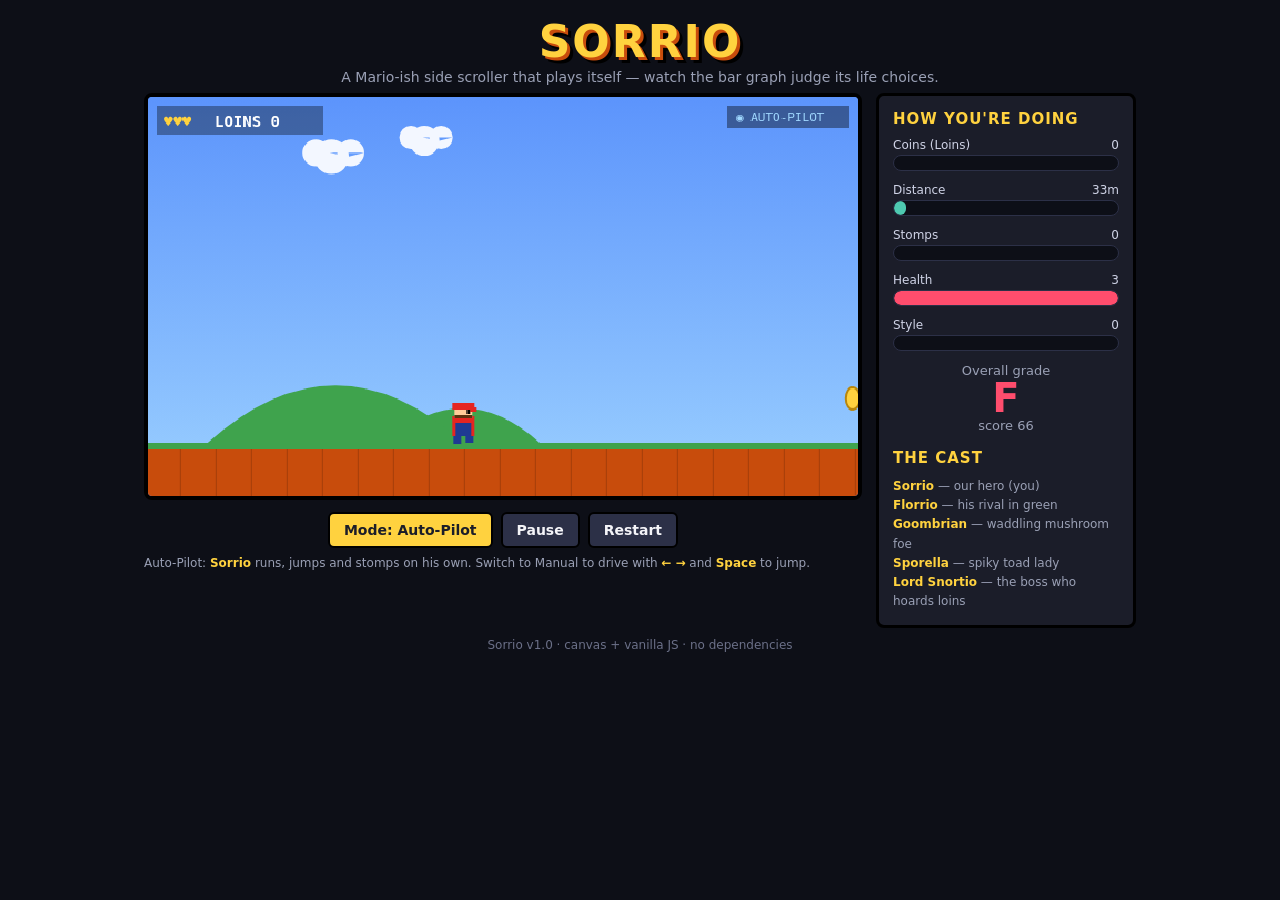
==== Sorrio/index.html @ 98240817 "Add Sorrio: a self-playing Mario-ish side scroller with bar-graph scoring A web-based canvas side sc" ====
<!DOCTYPE html>
<html lang="en">
<head>
<meta charset="UTF-8">
<meta name="viewport" content="width=device-width, initial-scale=1.0">
<title>Sorrio — the self-playing side scroller</title>
<style>
  :root {
    --sky: #5c94fc;
    --ground: #c84c0c;
    --panel: #1b1d29;
    --ink: #f4f4f8;
  }
  * { box-sizing: border-box; }
  html, body {
    margin: 0; padding: 0;
    background: #0d0f17;
    color: var(--ink);
    font-family: "Trebuchet MS", "Segoe UI", system-ui, sans-serif;
  }
  .wrap {
    max-width: 1024px;
    margin: 0 auto;
    padding: 16px;
  }
  header { text-align: center; margin-bottom: 8px; }
  h1 {
    margin: 0;
    font-size: 44px;
    letter-spacing: 2px;
    color: #ffd23f;
    text-shadow: 3px 3px 0 #c84c0c, 6px 6px 0 #000;
  }
  .tag { color: #9aa0b5; font-size: 14px; margin-top: 2px; }
  .stage {
    display: grid;
    grid-template-columns: 1fr 260px;
    gap: 14px;
    align-items: start;
  }
  @media (max-width: 880px) {
    .stage { grid-template-columns: 1fr; }
  }
  canvas {
    width: 100%;
    background: var(--sky);
    border: 4px solid #000;
    border-radius: 8px;
    image-rendering: pixelated;
    display: block;
  }
  .panel {
    background: var(--panel);
    border: 3px solid #000;
    border-radius: 8px;
    padding: 14px;
  }
  .panel h2 {
    margin: 0 0 10px;
    font-size: 15px;
    text-transform: uppercase;
    letter-spacing: 1px;
    color: #ffd23f;
  }
  .bar-row { margin-bottom: 12px; }
  .bar-label {
    display: flex; justify-content: space-between;
    font-size: 12px; margin-bottom: 3px; color: #cfd3e6;
  }
  .bar-track {
    height: 16px;
    background: #0d0f17;
    border-radius: 8px;
    overflow: hidden;
    border: 1px solid #2c3047;
  }
  .bar-fill {
    height: 100%;
    width: 0%;
    border-radius: 8px;
    transition: width .25s ease, background .25s ease;
  }
  .grade {
    text-align: center;
    margin-top: 8px;
    font-size: 13px;
    color: #9aa0b5;
  }
  .grade b { font-size: 40px; display: block; color: #ffd23f; line-height: 1; }
  .controls {
    display: flex; gap: 8px; flex-wrap: wrap;
    justify-content: center; margin: 12px 0 6px;
  }
  button {
    background: #ffd23f; color: #1b1d29;
    border: 2px solid #000; border-radius: 6px;
    padding: 8px 14px; font-weight: bold; cursor: pointer;
    font-family: inherit; font-size: 14px;
  }
  button.alt { background: #2c3047; color: var(--ink); }
  button:active { transform: translateY(1px); }
  .legend { font-size: 12px; color: #9aa0b5; line-height: 1.6; }
  .legend b { color: #ffd23f; }
  footer { text-align: center; margin-top: 10px; color: #6b7088; font-size: 12px; }
</style>
</head>
<body>
<div class="wrap">
  <header>
    <h1>SORRIO</h1>
    <div class="tag">A Mario-ish side scroller that plays itself — watch the bar graph judge its life choices.</div>
  </header>

  <div class="stage">
    <div>
      <canvas id="game" width="640" height="360"></canvas>
      <div class="controls">
        <button id="modeBtn">Mode: Auto-Pilot</button>
        <button id="pauseBtn" class="alt">Pause</button>
        <button id="resetBtn" class="alt">Restart</button>
      </div>
      <div class="legend" id="hint">
        Auto-Pilot: <b>Sorrio</b> runs, jumps and stomps on his own. Switch to Manual to drive
        with <b>←</b> <b>→</b> and <b>Space</b> to jump.
      </div>
    </div>

    <div class="panel">
      <h2>How you're doing</h2>
      <div class="bar-row">
        <div class="bar-label"><span>Coins (Loins)</span><span id="v-coins">0</span></div>
        <div class="bar-track"><div class="bar-fill" id="b-coins" style="background:#ffd23f"></div></div>
      </div>
      <div class="bar-row">
        <div class="bar-label"><span>Distance</span><span id="v-dist">0m</span></div>
        <div class="bar-track"><div class="bar-fill" id="b-dist" style="background:#4ec9b0"></div></div>
      </div>
      <div class="bar-row">
        <div class="bar-label"><span>Stomps</span><span id="v-stomp">0</span></div>
        <div class="bar-track"><div class="bar-fill" id="b-stomp" style="background:#ff7b54"></div></div>
      </div>
      <div class="bar-row">
        <div class="bar-label"><span>Health</span><span id="v-hp">3</span></div>
        <div class="bar-track"><div class="bar-fill" id="b-hp" style="background:#ff4d6d"></div></div>
      </div>
      <div class="bar-row">
        <div class="bar-label"><span>Style</span><span id="v-style">0</span></div>
        <div class="bar-track"><div class="bar-fill" id="b-style" style="background:#a0d8ff"></div></div>
      </div>
      <div class="grade">
        Overall grade
        <b id="grade">C</b>
        <span id="score">score 0</span>
      </div>

      <h2 style="margin-top:16px">The Cast</h2>
      <div class="legend">
        <b>Sorrio</b> — our hero (you)<br>
        <b>Florrio</b> — his rival in green<br>
        <b>Goombrian</b> — waddling mushroom foe<br>
        <b>Sporella</b> — spiky toad lady<br>
        <b>Lord Snortio</b> — the boss who hoards loins
      </div>
    </div>
  </div>

  <footer>Sorrio v1.0 · canvas + vanilla JS · no dependencies</footer>
</div>

<script src="sorrio.js"></script>
</body>
</html>
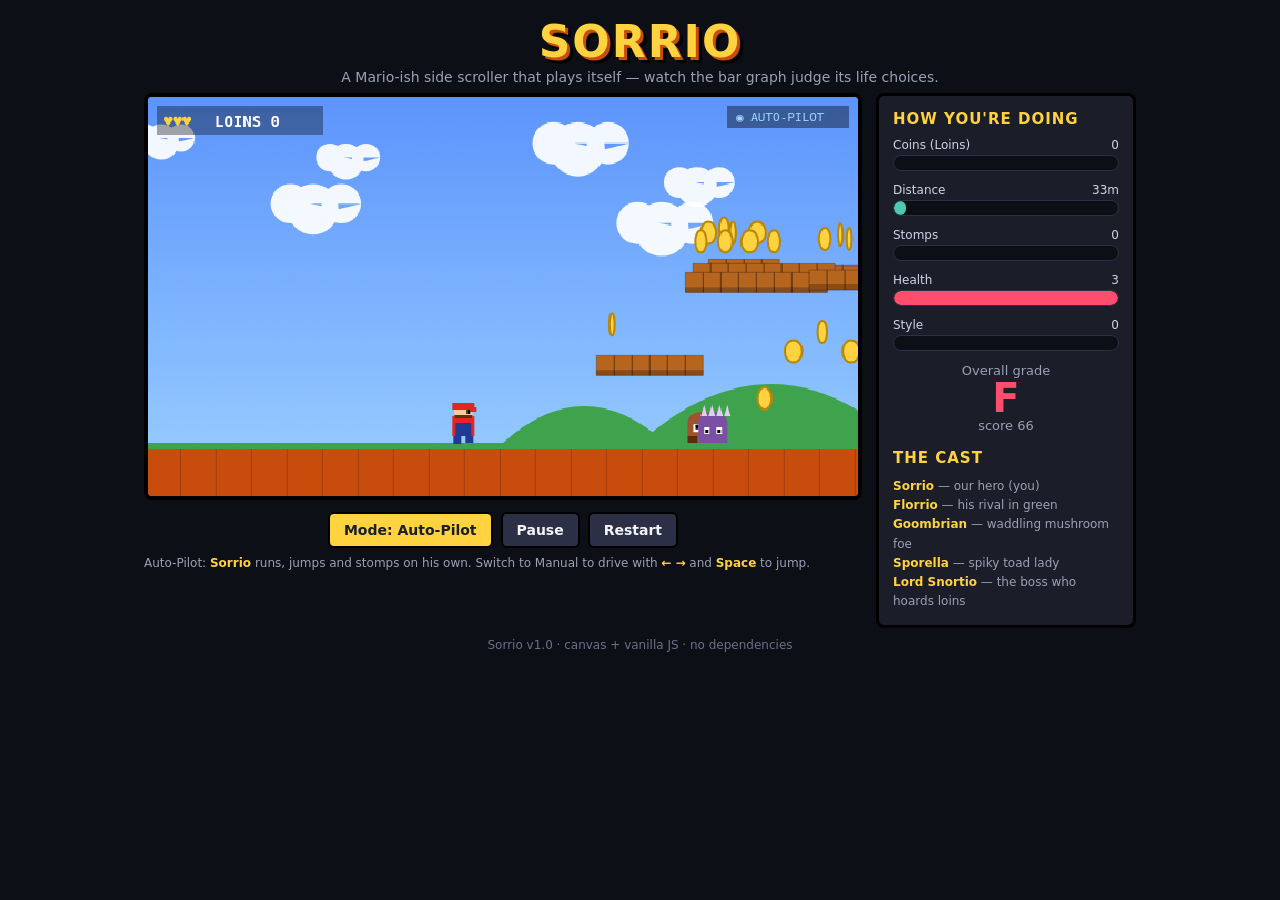
==== commit f0f5b116: "Make Sorrio a single self-contained file with touch controls for phones - Inline sorrio.js into inde" ====
--- a/Sorrio/index.html
+++ b/Sorrio/index.html
@@ -102,6 +102,17 @@
   .legend { font-size: 12px; color: #9aa0b5; line-height: 1.6; }
   .legend b { color: #ffd23f; }
   footer { text-align: center; margin-top: 10px; color: #6b7088; font-size: 12px; }
+  /* on-screen controls for touch devices */
+  .touchpad { display: none; gap: 10px; justify-content: center; margin: 4px 0 2px; }
+  .touchpad.show { display: flex; }
+  .tbtn {
+    flex: 1; max-width: 110px; padding: 16px 0;
+    font-size: 20px; background: #2c3047; color: var(--ink);
+    border: 2px solid #000; border-radius: 10px; touch-action: manipulation;
+    user-select: none; -webkit-user-select: none;
+  }
+  .tbtn.jump { background: #e52521; color: #fff; font-size: 16px; }
+  .tbtn:active { transform: translateY(2px); filter: brightness(1.2); }
 </style>
 </head>
 <body>
@@ -118,6 +129,11 @@
         <button id="modeBtn">Mode: Auto-Pilot</button>
         <button id="pauseBtn" class="alt">Pause</button>
         <button id="resetBtn" class="alt">Restart</button>
+      </div>
+      <div class="touchpad" id="touchpad">
+        <button class="tbtn" id="t-left" aria-label="Left">◀</button>
+        <button class="tbtn" id="t-right" aria-label="Right">▶</button>
+        <button class="tbtn jump" id="t-jump" aria-label="Jump">JUMP</button>
       </div>
       <div class="legend" id="hint">
         Auto-Pilot: <b>Sorrio</b> runs, jumps and stomps on his own. Switch to Manual to drive
@@ -167,6 +183,807 @@
   <footer>Sorrio v1.0 · canvas + vanilla JS · no dependencies</footer>
 </div>
 
-<script src="sorrio.js"></script>
+<script>
+/* =========================================================================
+   SORRIO — a self-playing Mario-ish side scroller.
+   Everyone's name rhymes, and a bar graph grades how the run is going.
+   Pure canvas + vanilla JS, no dependencies.
+   ========================================================================= */
+
+(() => {
+  "use strict";
+
+  const canvas = document.getElementById("game");
+  const ctx = canvas.getContext("2d");
+  const W = canvas.width;   // 640
+  const H = canvas.height;  // 360
+  const GROUND_Y = H - 48;  // top of the ground band
+
+  // ---- physics constants ----
+  const GRAVITY = 0.6;
+  const MOVE = 0.55;
+  const FRICTION = 0.82;
+  const MAX_SPEED = 4.2;
+  const JUMP_V = -11.5;
+  const TILE = 32;
+
+  // ---- world / level ----
+  // The level is generated as a long ribbon. Platforms, coins ("loins"),
+  // enemies and the boss live in world-space; the camera follows Sorrio.
+  let level, player, camX, keys, mode, paused, gameOver, won, tick;
+
+  // performance metrics that drive the bar graph
+  let metrics;
+
+  function rng(seed) {
+    // tiny deterministic PRNG so each restart is a fresh but fair level
+    let s = seed >>> 0;
+    return () => {
+      s = (s * 1664525 + 1013904223) >>> 0;
+      return s / 4294967296;
+    };
+  }
+
+  function buildLevel() {
+    const rand = rng((Math.random() * 1e9) | 0);
+    const length = 6400; // world width in px
+    const platforms = [];
+    const coins = [];
+    const enemies = [];
+    const clouds = [];
+    const hills = [];
+
+    // ground is implicit (a floor across the whole level), with gaps
+    const gaps = [];
+    let x = 700;
+    while (x < length - 700) {
+      if (rand() < 0.5) {
+        const gw = 60 + rand() * 70;
+        gaps.push([x, x + gw]);
+        x += gw + 280 + rand() * 220;
+      } else {
+        x += 320 + rand() * 220;
+      }
+    }
+
+    // floating platforms with coins on them
+    for (let i = 0; i < 26; i++) {
+      const px = 360 + rand() * (length - 800);
+      const py = GROUND_Y - (70 + rand() * 130);
+      const pw = TILE * (2 + ((rand() * 3) | 0));
+      platforms.push({ x: px, y: py, w: pw, h: 18 });
+      const nCoins = 1 + ((rand() * 4) | 0);
+      for (let c = 0; c < nCoins; c++) {
+        coins.push({ x: px + 14 + c * 22, y: py - 28, taken: false, t: rand() * 6 });
+      }
+    }
+
+    // ground-level coin arcs
+    for (let i = 0; i < 18; i++) {
+      const cx = 500 + rand() * (length - 900);
+      for (let c = 0; c < 5; c++) {
+        const cy = GROUND_Y - 40 - Math.sin((c / 4) * Math.PI) * 60;
+        coins.push({ x: cx + c * 26, y: cy, taken: false, t: rand() * 6 });
+      }
+    }
+
+    // enemies: Goombrian (walker) and Sporella (spiky, must be jumped over)
+    for (let i = 0; i < 22; i++) {
+      const ex = 600 + rand() * (length - 1200);
+      const spiky = rand() < 0.32;
+      enemies.push({
+        x: ex, y: GROUND_Y - 28, w: 26, h: 28,
+        vx: -(0.6 + rand() * 0.7),
+        kind: spiky ? "sporella" : "goombrian",
+        alive: true, squashT: 0, spiky,
+        baseX: ex, range: 60 + rand() * 60, dir: -1,
+      });
+    }
+
+    // Florrio — the green rival, a non-lethal racer who jogs ahead
+    enemies.push({
+      x: 900, y: GROUND_Y - 30, w: 24, h: 30,
+      vx: 0, kind: "florrio", alive: true, squashT: 0, spiky: false,
+      rival: true,
+    });
+
+    // Lord Snortio — the boss, near the end, guarding a pile of loins
+    const bossX = length - 360;
+    enemies.push({
+      x: bossX, y: GROUND_Y - 56, w: 52, h: 56,
+      vx: 0, kind: "snortio", alive: true, hp: 3, squashT: 0,
+      spiky: false, boss: true, baseX: bossX, t: 0,
+    });
+    for (let c = 0; c < 12; c++) {
+      coins.push({ x: bossX - 120 + (c % 6) * 24, y: GROUND_Y - 40 - ((c / 6) | 0) * 26, taken: false, t: c });
+    }
+
+    // background decals
+    for (let i = 0; i < 40; i++) {
+      clouds.push({ x: rand() * length, y: 30 + rand() * 120, s: 0.6 + rand() * 0.8 });
+    }
+    for (let i = 0; i < 30; i++) {
+      hills.push({ x: rand() * length, w: 120 + rand() * 160 });
+    }
+
+    const flag = { x: length - 90, y: GROUND_Y };
+
+    return { length, platforms, coins, enemies, gaps, clouds, hills, flag,
+             totalCoins: coins.length };
+  }
+
+  function reset() {
+    level = buildLevel();
+    player = {
+      x: 80, y: GROUND_Y - 36, w: 24, h: 36,
+      vx: 0, vy: 0, onGround: false, face: 1,
+      hp: 3, invuln: 0, dead: false, walkT: 0,
+    };
+    camX = 0;
+    keys = {};
+    paused = false;
+    gameOver = false;
+    won = false;
+    tick = 0;
+    metrics = { coins: 0, stomps: 0, dist: 0, style: 0, score: 0 };
+  }
+
+  // ---------------------------------------------------------------- input
+  window.addEventListener("keydown", (e) => {
+    if (["ArrowLeft", "ArrowRight", "ArrowUp", " ", "Space"].includes(e.key)) e.preventDefault();
+    keys[e.key] = true;
+  });
+  window.addEventListener("keyup", (e) => { keys[e.key] = false; });
+
+  // ---------------------------------------------------------- auto-pilot AI
+  // Sorrio's brain: look ahead for gaps and enemies, grab coins, beat the boss.
+  function autoPilot() {
+    const intent = { left: false, right: true, jump: false };
+    const px = player.x, py = player.y;
+
+    // always drift right toward the flag
+    intent.right = true;
+
+    // 1) gap avoidance — is there a gap just ahead at the landing zone?
+    const lookX = px + 70;
+    let gapAhead = null;
+    for (const g of level.gaps) {
+      if (lookX > g[0] - 10 && px < g[1]) { gapAhead = g; break; }
+    }
+    if (gapAhead && player.onGround) {
+      // jump if close to the near edge
+      if (px + player.w > gapAhead[0] - 60) intent.jump = true;
+    }
+
+    // 2) enemy handling
+    for (const en of level.enemies) {
+      if (!en.alive || en.rival) continue;
+      const dx = en.x - px;
+      if (dx > -20 && dx < 90 && Math.abs(en.y - py) < 80) {
+        if (en.spiky || en.boss) {
+          // must clear it from above or hop over — jump early
+          if (player.onGround && dx < 70) intent.jump = true;
+        } else {
+          // goombrian: stomp it — jump when right on top-ish
+          if (player.onGround && dx < 50 && dx > 6) intent.jump = true;
+        }
+      }
+    }
+
+    // 3) coin temptation — small hop for a coin floating just above reach
+    for (const c of level.coins) {
+      if (c.taken) continue;
+      const dx = c.x - px, dy = py - c.y;
+      if (dx > 5 && dx < 55 && dy > 30 && dy < 90 && player.onGround && Math.random() < 0.25) {
+        intent.jump = true; break;
+      }
+    }
+
+    // 4) climb onto platforms that sit just ahead and above
+    for (const pf of level.platforms) {
+      const dx = pf.x - px;
+      if (dx > -10 && dx < 60 && py - pf.y > 10 && py - pf.y < 110 && player.onGround) {
+        if (Math.random() < 0.4) intent.jump = true;
+      }
+    }
+
+    keys.ArrowRight = intent.right;
+    keys.ArrowLeft = intent.left;
+    keys[" "] = intent.jump;
+  }
+
+  // --------------------------------------------------------------- physics
+  function rectsOverlap(a, b) {
+    return a.x < b.x + b.w && a.x + a.w > b.x && a.y < b.y + b.h && a.y + a.h > b.y;
+  }
+
+  function inGap(x) {
+    for (const g of level.gaps) if (x > g[0] && x < g[1]) return true;
+    return false;
+  }
+
+  function update() {
+    tick++;
+    if (mode === "auto" && !player.dead) autoPilot();
+
+    const left = keys.ArrowLeft;
+    const right = keys.ArrowRight;
+    const jump = keys[" "] || keys.Space || keys.ArrowUp;
+
+    if (!player.dead) {
+      if (left)  { player.vx -= MOVE; player.face = -1; }
+      if (right) { player.vx += MOVE; player.face = 1; }
+      if (!left && !right) player.vx *= FRICTION;
+      player.vx = Math.max(-MAX_SPEED, Math.min(MAX_SPEED, player.vx));
+
+      if (jump && player.onGround) {
+        player.vy = JUMP_V;
+        player.onGround = false;
+        metrics.style += 1;
+      }
+    } else {
+      player.vx *= 0.9;
+    }
+
+    player.vy += GRAVITY;
+    player.x += player.vx;
+    player.y += player.vy;
+
+    if (Math.abs(player.vx) > 0.4 && player.onGround) player.walkT += 0.3;
+
+    // platform collisions (land on top only)
+    player.onGround = false;
+    for (const pf of level.platforms) {
+      if (player.vy >= 0 &&
+          player.x + player.w > pf.x && player.x < pf.x + pf.w &&
+          player.y + player.h > pf.y && player.y + player.h < pf.y + pf.h + 18 &&
+          player.y + player.h - player.vy <= pf.y + 2) {
+        player.y = pf.y - player.h;
+        player.vy = 0;
+        player.onGround = true;
+      }
+    }
+
+    // ground collision (unless over a gap)
+    if (player.y + player.h >= GROUND_Y && !inGap(player.x + player.w / 2)) {
+      player.y = GROUND_Y - player.h;
+      player.vy = 0;
+      player.onGround = true;
+    }
+
+    // fell in a pit
+    if (player.y > H + 60 && !player.dead) {
+      hurt(true);
+    }
+
+    // world bounds
+    if (player.x < 0) { player.x = 0; player.vx = 0; }
+    if (player.x + player.w > level.length) player.x = level.length - player.w;
+
+    if (player.invuln > 0) player.invuln--;
+
+    updateEnemies();
+    updateCoins();
+
+    // win condition: reach the flag
+    if (player.x + player.w >= level.flag.x && !won) {
+      won = true; gameOver = true;
+      metrics.style += 25;
+    }
+
+    // metrics
+    metrics.dist = Math.max(metrics.dist, Math.floor(player.x / 10));
+    computeScore();
+
+    // camera
+    const target = player.x - W * 0.38;
+    camX += (target - camX) * 0.12;
+    camX = Math.max(0, Math.min(level.length - W, camX));
+  }
+
+  function updateEnemies() {
+    for (const en of level.enemies) {
+      if (!en.alive) { en.squashT++; continue; }
+
+      if (en.rival) {
+        // Florrio jogs rightward, occasionally hopping, staying near Sorrio
+        const lead = player.x + 60 - en.x;
+        en.vx = Math.max(-2, Math.min(2.4, lead * 0.01 + 1.0));
+        en.x += en.vx;
+        en.y = GROUND_Y - en.h + (player.onGround ? 0 : 0);
+        continue;
+      }
+
+      if (en.boss) {
+        // Lord Snortio paces and bobs, guarding the loins
+        en.t += 0.05;
+        en.x = en.baseX + Math.sin(en.t) * 40;
+        en.y = GROUND_Y - en.h - Math.abs(Math.sin(en.t * 2)) * 10;
+        // contact damage / stomp handled below
+        handleEnemyContact(en);
+        continue;
+      }
+
+      // patrol
+      if (en.range) {
+        en.x += en.vx;
+        if (en.x < en.baseX - en.range) en.vx = Math.abs(en.vx);
+        if (en.x > en.baseX + en.range) en.vx = -Math.abs(en.vx);
+      } else {
+        en.x += en.vx;
+      }
+      // don't walk into pits — bounce back
+      if (inGap(en.x + en.w / 2)) en.vx *= -1;
+
+      handleEnemyContact(en);
+    }
+  }
+
+  function handleEnemyContact(en) {
+    if (!en.alive || player.dead) return;
+    if (!rectsOverlap(player, en)) return;
+
+    const stomping = player.vy > 0 && (player.y + player.h - player.vy) <= en.y + 8;
+
+    if (stomping && !en.spiky) {
+      // bounce off the top
+      player.vy = JUMP_V * 0.7;
+      metrics.style += 3;
+      if (en.boss) {
+        en.hp--;
+        en.t += 1.5;
+        metrics.stomps++;
+        metrics.style += 10;
+        if (en.hp <= 0) { en.alive = false; metrics.style += 40; spawnLoot(en); }
+      } else {
+        en.alive = false;
+        metrics.stomps++;
+      }
+    } else {
+      // got hit (spiky enemies, or hitting from the side)
+      if (player.invuln <= 0) hurt(false);
+    }
+  }
+
+  function spawnLoot(en) {
+    for (let i = 0; i < 8; i++) {
+      level.coins.push({ x: en.x + i * 16 - 60, y: en.y - 30, taken: false, t: i });
+      level.totalCoins++;
+    }
+  }
+
+  function hurt(fatal) {
+    if (player.invuln > 0 && !fatal) return;
+    player.hp -= 1;
+    player.invuln = 90;
+    metrics.style = Math.max(0, metrics.style - 5);
+    player.vy = -7;
+    player.vx = -player.face * 3;
+    if (fatal) player.hp = Math.min(player.hp, 0);
+    if (player.hp <= 0) {
+      player.dead = true;
+      gameOver = true;
+      won = false;
+    }
+  }
+
+  function updateCoins() {
+    for (const c of level.coins) {
+      if (c.taken) continue;
+      c.t += 0.15;
+      const cb = { x: c.x - 8, y: c.y - 8, w: 16, h: 16 };
+      if (rectsOverlap(player, cb)) {
+        c.taken = true;
+        metrics.coins++;
+        metrics.style += 1;
+      }
+    }
+  }
+
+  function computeScore() {
+    metrics.score =
+      metrics.coins * 50 +
+      metrics.stomps * 75 +
+      metrics.dist * 2 +
+      metrics.style * 5;
+  }
+
+  // ------------------------------------------------------------- rendering
+  function drawBackground() {
+    // sky gradient
+    const g = ctx.createLinearGradient(0, 0, 0, H);
+    g.addColorStop(0, "#5c94fc");
+    g.addColorStop(1, "#9bd0ff");
+    ctx.fillStyle = g;
+    ctx.fillRect(0, 0, W, H);
+
+    // hills (parallax slow)
+    ctx.fillStyle = "#3fa34d";
+    for (const h of level.hills) {
+      const x = h.x - camX * 0.4;
+      if (x < -h.w || x > W) continue;
+      ctx.beginPath();
+      ctx.moveTo(x, GROUND_Y);
+      ctx.quadraticCurveTo(x + h.w / 2, GROUND_Y - h.w * 0.45, x + h.w, GROUND_Y);
+      ctx.fill();
+    }
+
+    // clouds (parallax slower)
+    ctx.fillStyle = "rgba(255,255,255,0.92)";
+    for (const c of level.clouds) {
+      const x = c.x - camX * 0.25;
+      if (x < -80 || x > W + 80) continue;
+      cloud(x, c.y, c.s);
+    }
+  }
+
+  function cloud(x, y, s) {
+    ctx.beginPath();
+    ctx.arc(x, y, 14 * s, 0, 7);
+    ctx.arc(x + 16 * s, y + 4 * s, 18 * s, 0, 7);
+    ctx.arc(x + 36 * s, y, 14 * s, 0, 7);
+    ctx.fill();
+  }
+
+  function drawGround() {
+    // ground band with gaps
+    ctx.fillStyle = "#c84c0c";
+    let x = 0;
+    const startWorld = camX;
+    // draw in screen space, skipping gaps
+    for (let sx = 0; sx <= W; sx += 8) {
+      const wx = startWorld + sx;
+      if (!inGap(wx)) {
+        ctx.fillRect(sx, GROUND_Y, 8, H - GROUND_Y);
+      }
+    }
+    // grass cap
+    ctx.fillStyle = "#3fa34d";
+    for (let sx = 0; sx <= W; sx += 8) {
+      const wx = startWorld + sx;
+      if (!inGap(wx)) ctx.fillRect(sx, GROUND_Y, 8, 6);
+    }
+    // brick texture lines
+    ctx.strokeStyle = "rgba(0,0,0,0.18)";
+    ctx.lineWidth = 1;
+    for (let sx = (-(camX % 32)); sx <= W; sx += 32) {
+      ctx.beginPath(); ctx.moveTo(sx, GROUND_Y + 6); ctx.lineTo(sx, H); ctx.stroke();
+    }
+  }
+
+  function s2(x) { return x - camX; } // world -> screen
+
+  function drawPlatforms() {
+    for (const pf of level.platforms) {
+      const x = s2(pf.x);
+      if (x < -pf.w || x > W) continue;
+      ctx.fillStyle = "#b5651d";
+      ctx.fillRect(x, pf.y, pf.w, pf.h);
+      ctx.fillStyle = "#8a4b14";
+      ctx.fillRect(x, pf.y + pf.h - 5, pf.w, 5);
+      ctx.strokeStyle = "rgba(0,0,0,0.25)";
+      for (let bx = 0; bx < pf.w; bx += 16) ctx.strokeRect(x + bx, pf.y, 16, pf.h);
+    }
+  }
+
+  function drawCoins() {
+    for (const c of level.coins) {
+      if (c.taken) continue;
+      const x = s2(c.x);
+      if (x < -20 || x > W + 20) continue;
+      const wobble = Math.abs(Math.cos(c.t)) * 6 + 2; // spinning width
+      ctx.fillStyle = "#ffd23f";
+      ctx.strokeStyle = "#b8860b";
+      ctx.lineWidth = 2;
+      ctx.beginPath();
+      ctx.ellipse(x, c.y, wobble, 10, 0, 0, 7);
+      ctx.fill(); ctx.stroke();
+    }
+  }
+
+  function drawEnemies() {
+    for (const en of level.enemies) {
+      const x = s2(en.x);
+      if (x < -80 || x > W + 80) continue;
+
+      if (!en.alive && !en.boss) {
+        // squashed pancake
+        if (en.squashT < 24) {
+          ctx.fillStyle = en.spiky ? "#7b4fa3" : "#a0522d";
+          ctx.fillRect(x, en.y + en.h - 8, en.w, 8);
+        }
+        continue;
+      }
+      if (!en.alive && en.boss) continue;
+
+      switch (en.kind) {
+        case "goombrian": drawGoombrian(x, en.y, en.w, en.h); break;
+        case "sporella":  drawSporella(x, en.y, en.w, en.h); break;
+        case "florrio":   drawCharacter(x, en.y, en.w, en.h, "#2fbf4f", 1); break;
+        case "snortio":   drawSnortio(x, en.y, en.w, en.h, en.hp); break;
+      }
+    }
+  }
+
+  function drawGoombrian(x, y, w, h) {
+    ctx.fillStyle = "#a0522d";
+    ctx.beginPath();
+    ctx.ellipse(x + w / 2, y + h * 0.35, w / 2, h * 0.35, 0, Math.PI, 0);
+    ctx.fill();
+    ctx.fillRect(x, y + h * 0.35, w, h * 0.45);
+    // feet
+    ctx.fillStyle = "#5a2d0c";
+    ctx.fillRect(x, y + h - 6, 9, 6);
+    ctx.fillRect(x + w - 9, y + h - 6, 9, 6);
+    // angry eyes
+    ctx.fillStyle = "#fff";
+    ctx.fillRect(x + 5, y + h * 0.4, 6, 7);
+    ctx.fillRect(x + w - 11, y + h * 0.4, 6, 7);
+    ctx.fillStyle = "#000";
+    ctx.fillRect(x + 7, y + h * 0.42, 3, 4);
+    ctx.fillRect(x + w - 9, y + h * 0.42, 3, 4);
+  }
+
+  function drawSporella(x, y, w, h) {
+    // spiky toad lady — purple with spikes
+    ctx.fillStyle = "#7b4fa3";
+    ctx.fillRect(x, y + 8, w, h - 8);
+    ctx.beginPath();
+    ctx.ellipse(x + w / 2, y + 10, w / 2, 10, 0, Math.PI, 0);
+    ctx.fill();
+    // spikes on top
+    ctx.fillStyle = "#e0d0f0";
+    for (let i = 0; i < 4; i++) {
+      ctx.beginPath();
+      ctx.moveTo(x + 2 + i * 7, y + 4);
+      ctx.lineTo(x + 5 + i * 7, y - 6);
+      ctx.lineTo(x + 8 + i * 7, y + 4);
+      ctx.fill();
+    }
+    ctx.fillStyle = "#fff";
+    ctx.fillRect(x + 5, y + 14, 5, 6);
+    ctx.fillRect(x + w - 10, y + 14, 5, 6);
+    ctx.fillStyle = "#000";
+    ctx.fillRect(x + 6, y + 16, 3, 3);
+    ctx.fillRect(x + w - 9, y + 16, 3, 3);
+  }
+
+  function drawSnortio(x, y, w, h, hp) {
+    // big boss — red, snouty, with a health pip bar
+    ctx.fillStyle = "#8b1a1a";
+    ctx.fillRect(x, y + 10, w, h - 10);
+    ctx.beginPath();
+    ctx.ellipse(x + w / 2, y + 12, w / 2, 14, 0, Math.PI, 0);
+    ctx.fill();
+    // horns
+    ctx.fillStyle = "#f4e1c1";
+    ctx.beginPath(); ctx.moveTo(x + 6, y + 6); ctx.lineTo(x - 2, y - 8); ctx.lineTo(x + 14, y + 2); ctx.fill();
+    ctx.beginPath(); ctx.moveTo(x + w - 6, y + 6); ctx.lineTo(x + w + 2, y - 8); ctx.lineTo(x + w - 14, y + 2); ctx.fill();
+    // snout
+    ctx.fillStyle = "#c0392b";
+    ctx.fillRect(x + w / 2 - 8, y + 26, 16, 12);
+    ctx.fillStyle = "#000";
+    ctx.fillRect(x + w / 2 - 5, y + 30, 3, 4);
+    ctx.fillRect(x + w / 2 + 2, y + 30, 3, 4);
+    // eyes
+    ctx.fillStyle = "#ffd23f";
+    ctx.fillRect(x + 10, y + 16, 8, 6);
+    ctx.fillRect(x + w - 18, y + 16, 8, 6);
+    // boss health pips
+    for (let i = 0; i < 3; i++) {
+      ctx.fillStyle = i < hp ? "#ff4d6d" : "#3a1414";
+      ctx.fillRect(x + i * 14, y - 16, 11, 7);
+    }
+  }
+
+  // Sorrio (and Florrio) share a chunky little-plumber body
+  function drawCharacter(x, y, w, h, color, face) {
+    const t = player.walkT;
+    const step = Math.sin(t) * 3;
+    // legs
+    ctx.fillStyle = "#1f3a93";
+    ctx.fillRect(x + 3, y + h - 10 + Math.max(0, step), 7, 10);
+    ctx.fillRect(x + w - 10, y + h - 10 - Math.min(0, step), 7, 10);
+    // body / overalls
+    ctx.fillStyle = color;
+    ctx.fillRect(x + 2, y + 12, w - 4, h - 18);
+    ctx.fillStyle = "#1f3a93";
+    ctx.fillRect(x + 5, y + 18, w - 10, h - 24); // overalls
+    // head
+    ctx.fillStyle = "#ffcc99";
+    ctx.fillRect(x + 4, y + 2, w - 8, 12);
+    // cap
+    ctx.fillStyle = color;
+    ctx.fillRect(x + 2, y, w - 4, 6);
+    ctx.fillRect(x + (face > 0 ? w - 6 : 2), y + 4, 6, 4); // brim
+    // eye
+    ctx.fillStyle = "#000";
+    ctx.fillRect(x + (face > 0 ? w - 9 : 6), y + 6, 3, 4);
+    // moustache
+    ctx.fillStyle = "#5a3210";
+    ctx.fillRect(x + 4, y + 11, w - 8, 3);
+  }
+
+  function drawPlayer() {
+    if (player.invuln > 0 && Math.floor(tick / 4) % 2 === 0) return; // blink
+    const x = s2(player.x);
+    drawCharacter(x, player.y, player.w, player.h, "#e52521", player.face);
+  }
+
+  function drawFlag() {
+    const x = s2(level.flag.x);
+    if (x < -40 || x > W + 40) return;
+    ctx.fillStyle = "#444";
+    ctx.fillRect(x, GROUND_Y - 140, 5, 140);
+    ctx.fillStyle = won ? "#ffd23f" : "#2fbf4f";
+    ctx.beginPath();
+    ctx.moveTo(x + 5, GROUND_Y - 138);
+    ctx.lineTo(x + 40, GROUND_Y - 126);
+    ctx.lineTo(x + 5, GROUND_Y - 114);
+    ctx.fill();
+    ctx.fillStyle = "#fff";
+    ctx.font = "10px monospace";
+    ctx.fillText("END", x + 12, GROUND_Y - 124);
+  }
+
+  function drawHud() {
+    ctx.fillStyle = "rgba(0,0,0,0.35)";
+    ctx.fillRect(8, 8, 150, 26);
+    ctx.fillStyle = "#ffd23f";
+    ctx.font = "bold 14px monospace";
+    ctx.fillText("♥".repeat(Math.max(0, player.hp)), 14, 27);
+    ctx.fillStyle = "#fff";
+    ctx.fillText("LOINS " + metrics.coins, 60, 27);
+
+    if (mode === "auto") {
+      ctx.fillStyle = "rgba(0,0,0,0.4)";
+      ctx.fillRect(W - 118, 8, 110, 20);
+      ctx.fillStyle = "#a0d8ff";
+      ctx.font = "11px monospace";
+      ctx.fillText("◉ AUTO-PILOT", W - 110, 22);
+    }
+  }
+
+  function drawBanner() {
+    if (!gameOver) return;
+    ctx.fillStyle = "rgba(0,0,0,0.6)";
+    ctx.fillRect(0, 0, W, H);
+    ctx.textAlign = "center";
+    ctx.fillStyle = won ? "#ffd23f" : "#ff4d6d";
+    ctx.font = "bold 40px 'Trebuchet MS', sans-serif";
+    ctx.fillText(won ? "STAGE CLEAR!" : "OH NO, SORRIO!", W / 2, H / 2 - 20);
+    ctx.fillStyle = "#fff";
+    ctx.font = "16px monospace";
+    ctx.fillText("Final score " + metrics.score + "  ·  Grade " + gradeFor(), W / 2, H / 2 + 14);
+    ctx.fillStyle = "#9aa0b5";
+    ctx.font = "13px monospace";
+    ctx.fillText("Press Restart to run it back", W / 2, H / 2 + 40);
+    ctx.textAlign = "left";
+  }
+
+  function render() {
+    drawBackground();
+    drawGround();
+    drawPlatforms();
+    drawCoins();
+    drawFlag();
+    drawEnemies();
+    drawPlayer();
+    drawHud();
+    drawBanner();
+  }
+
+  // ----------------------------------------------------------- bar graph UI
+  const bars = {
+    coins: { el: document.getElementById("b-coins"), val: document.getElementById("v-coins"), max: () => level.totalCoins },
+    dist:  { el: document.getElementById("b-dist"),  val: document.getElementById("v-dist"),  max: () => level.length / 10 },
+    stomp: { el: document.getElementById("b-stomp"), val: document.getElementById("v-stomp"), max: () => 18 },
+    hp:    { el: document.getElementById("b-hp"),    val: document.getElementById("v-hp"),    max: () => 3 },
+    style: { el: document.getElementById("b-style"), val: document.getElementById("v-style"), max: () => 120 },
+  };
+  const gradeEl = document.getElementById("grade");
+  const scoreEl = document.getElementById("score");
+
+  function pct(v, m) { return Math.max(0, Math.min(100, (v / m) * 100)); }
+
+  function gradeFor() {
+    const s = metrics.score;
+    if (won && player.hp >= 3) return "S";
+    if (s >= 1800) return "A";
+    if (s >= 1100) return "B";
+    if (s >= 600) return "C";
+    if (s >= 250) return "D";
+    return "F";
+  }
+
+  function updateBars() {
+    setBar("coins", metrics.coins, metrics.coins);
+    setBar("dist", metrics.dist, metrics.dist + "m");
+    setBar("stomp", metrics.stomps, metrics.stomps);
+    setBar("hp", player.hp, Math.max(0, player.hp));
+    setBar("style", metrics.style, metrics.style);
+    const g = gradeFor();
+    gradeEl.textContent = g;
+    gradeEl.style.color = g === "S" ? "#a0d8ff" : g === "F" ? "#ff4d6d" : "#ffd23f";
+    scoreEl.textContent = "score " + metrics.score;
+  }
+
+  function setBar(key, v, label) {
+    const b = bars[key];
+    b.el.style.width = pct(v, b.max()) + "%";
+    b.val.textContent = label;
+  }
+
+  // ----------------------------------------------------------------- loop
+  function frame() {
+    if (!paused && !gameOver) update();
+    else if (gameOver) {
+      // keep camera/enemies idle but still draw
+      computeScore();
+    }
+    render();
+    updateBars();
+    requestAnimationFrame(frame);
+  }
+
+  // --------------------------------------------------------------- buttons
+  const modeBtn = document.getElementById("modeBtn");
+  const pauseBtn = document.getElementById("pauseBtn");
+  const resetBtn = document.getElementById("resetBtn");
+  const hint = document.getElementById("hint");
+
+  mode = "auto";
+  modeBtn.addEventListener("click", () => {
+    mode = mode === "auto" ? "manual" : "auto";
+    modeBtn.textContent = "Mode: " + (mode === "auto" ? "Auto-Pilot" : "Manual");
+    keys = {};
+    hint.innerHTML = mode === "auto"
+      ? 'Auto-Pilot: <b>Sorrio</b> runs, jumps and stomps on his own. Switch to Manual to drive with <b>←</b> <b>→</b> and <b>Space</b>.'
+      : 'Manual: drive <b>Sorrio</b> with <b>←</b> <b>→</b> and <b>Space</b> to jump. Stomp <b>Goombrian</b>, dodge spiky <b>Sporella</b>, and bonk <b>Lord Snortio</b> 3×.';
+  });
+  pauseBtn.addEventListener("click", () => {
+    paused = !paused;
+    pauseBtn.textContent = paused ? "Resume" : "Pause";
+  });
+  resetBtn.addEventListener("click", () => {
+    reset();
+    pauseBtn.textContent = "Pause";
+  });
+
+  function setManual() {
+    if (mode !== "manual") {
+      mode = "manual";
+      modeBtn.textContent = "Mode: Manual";
+      hint.innerHTML = 'Manual: drive <b>Sorrio</b> with the on-screen buttons (or <b>←</b> <b>→</b> <b>Space</b>). Stomp <b>Goombrian</b>, dodge spiky <b>Sporella</b>, bonk <b>Lord Snortio</b> 3×.';
+    }
+  }
+
+  // --------------------------------------------------- touch / on-screen pad
+  const touchpad = document.getElementById("touchpad");
+  const isTouch = window.matchMedia("(pointer: coarse)").matches ||
+                  ("ontouchstart" in window);
+  if (isTouch) touchpad.classList.add("show");
+
+  function bindHold(id, key) {
+    const el = document.getElementById(id);
+    const down = (e) => { e.preventDefault(); setManual(); keys[key] = true; };
+    const up   = (e) => { e.preventDefault(); keys[key] = false; };
+    el.addEventListener("touchstart", down, { passive: false });
+    el.addEventListener("touchend", up);
+    el.addEventListener("touchcancel", up);
+    el.addEventListener("mousedown", down);
+    el.addEventListener("mouseup", up);
+    el.addEventListener("mouseleave", up);
+  }
+  bindHold("t-left", "ArrowLeft");
+  bindHold("t-right", "ArrowRight");
+  bindHold("t-jump", " ");
+
+  // ------------------------------------------------------------------ boot
+  reset();
+  requestAnimationFrame(frame);
+})();
+
+</script>
 </body>
 </html>
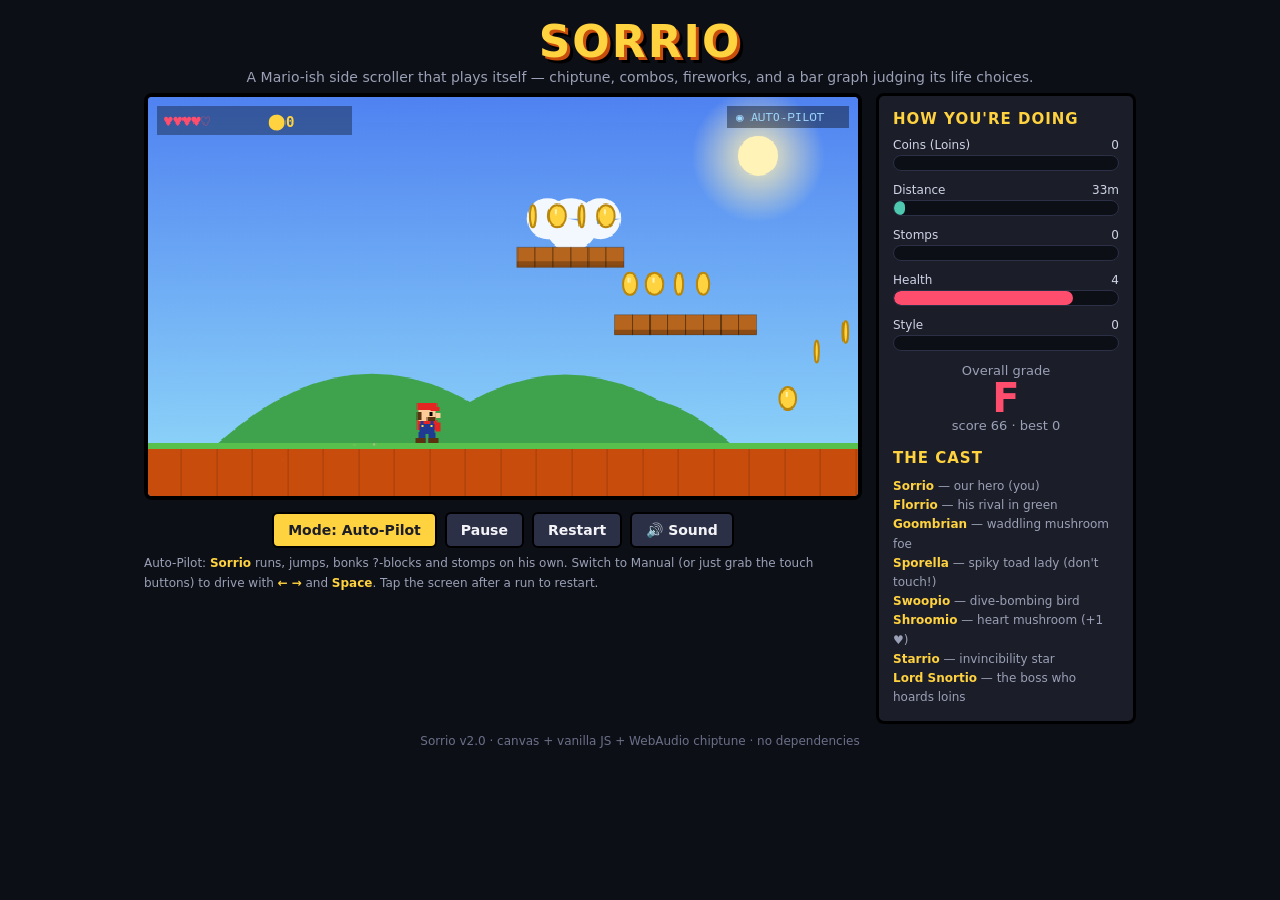
==== commit bcc02b17: "Sorrio v2.0: chiptune, power-ups, combos, particles, smarter auto-pilot Gameplay - ?-blocks with coi" ====
--- a/Sorrio/index.html
+++ b/Sorrio/index.html
@@ -48,6 +48,7 @@
     border-radius: 8px;
     image-rendering: pixelated;
     display: block;
+    touch-action: manipulation;
   }
   .panel {
     background: var(--panel);
@@ -78,7 +79,7 @@
     height: 100%;
     width: 0%;
     border-radius: 8px;
-    transition: width .25s ease, background .25s ease;
+    transition: width .15s ease, background .25s ease;
   }
   .grade {
     text-align: center;
@@ -96,6 +97,7 @@
     border: 2px solid #000; border-radius: 6px;
     padding: 8px 14px; font-weight: bold; cursor: pointer;
     font-family: inherit; font-size: 14px;
+    touch-action: manipulation;
   }
   button.alt { background: #2c3047; color: var(--ink); }
   button:active { transform: translateY(1px); }
@@ -119,7 +121,7 @@
 <div class="wrap">
   <header>
     <h1>SORRIO</h1>
-    <div class="tag">A Mario-ish side scroller that plays itself — watch the bar graph judge its life choices.</div>
+    <div class="tag">A Mario-ish side scroller that plays itself — chiptune, combos, fireworks, and a bar graph judging its life choices.</div>
   </header>
 
   <div class="stage">
@@ -129,6 +131,7 @@
         <button id="modeBtn">Mode: Auto-Pilot</button>
         <button id="pauseBtn" class="alt">Pause</button>
         <button id="resetBtn" class="alt">Restart</button>
+        <button id="muteBtn" class="alt">🔊 Sound</button>
       </div>
       <div class="touchpad" id="touchpad">
         <button class="tbtn" id="t-left" aria-label="Left">◀</button>
@@ -136,8 +139,9 @@
         <button class="tbtn jump" id="t-jump" aria-label="Jump">JUMP</button>
       </div>
       <div class="legend" id="hint">
-        Auto-Pilot: <b>Sorrio</b> runs, jumps and stomps on his own. Switch to Manual to drive
-        with <b>←</b> <b>→</b> and <b>Space</b> to jump.
+        Auto-Pilot: <b>Sorrio</b> runs, jumps, bonks ?-blocks and stomps on his own. Switch to Manual
+        (or just grab the touch buttons) to drive with <b>←</b> <b>→</b> and <b>Space</b>.
+        Tap the screen after a run to restart.
       </div>
     </div>
 
@@ -174,19 +178,26 @@
         <b>Sorrio</b> — our hero (you)<br>
         <b>Florrio</b> — his rival in green<br>
         <b>Goombrian</b> — waddling mushroom foe<br>
-        <b>Sporella</b> — spiky toad lady<br>
+        <b>Sporella</b> — spiky toad lady (don't touch!)<br>
+        <b>Swoopio</b> — dive-bombing bird<br>
+        <b>Shroomio</b> — heart mushroom (+1 ♥)<br>
+        <b>Starrio</b> — invincibility star<br>
         <b>Lord Snortio</b> — the boss who hoards loins
       </div>
     </div>
   </div>
 
-  <footer>Sorrio v1.0 · canvas + vanilla JS · no dependencies</footer>
+  <footer>Sorrio v2.0 · canvas + vanilla JS + WebAudio chiptune · no dependencies</footer>
 </div>
 
 <script>
 /* =========================================================================
-   SORRIO — a self-playing Mario-ish side scroller.
+   SORRIO v2.0 — a self-playing Mario-ish side scroller.
    Everyone's name rhymes, and a bar graph grades how the run is going.
+   New in v2: chiptune soundtrack + sfx, ?-blocks, pipes, power-ups
+   (Shroomio & Starrio), Swoopio the bird, combos, particles, screen
+   shake, squash & stretch, day/night sky, castle finale with fireworks,
+   a much smarter auto-pilot, and best-score memory.
    Pure canvas + vanilla JS, no dependencies.
    ========================================================================= */
 
@@ -195,6 +206,7 @@
 
   const canvas = document.getElementById("game");
   const ctx = canvas.getContext("2d");
+  ctx.imageSmoothingEnabled = false;
   const W = canvas.width;   // 640
   const H = canvas.height;  // 360
   const GROUND_Y = H - 48;  // top of the ground band
@@ -203,17 +215,18 @@
   const GRAVITY = 0.6;
   const MOVE = 0.55;
   const FRICTION = 0.82;
-  const MAX_SPEED = 4.2;
-  const JUMP_V = -11.5;
+  const MAX_SPEED = 4.4;
+  const JUMP_V = -11.6;
   const TILE = 32;
-
-  // ---- world / level ----
-  // The level is generated as a long ribbon. Platforms, coins ("loins"),
-  // enemies and the boss live in world-space; the camera follows Sorrio.
-  let level, player, camX, keys, mode, paused, gameOver, won, tick;
-
-  // performance metrics that drive the bar graph
-  let metrics;
+  const STAR_TIME = 480;
+
+  // ---- state ----
+  let level, player, camX, keys, mode, paused, gameOver, won, winT, tick;
+  let metrics, particles, popups, shake, freezeT, bestSaved, hurtLog;
+  let best = 0;
+  try { best = +localStorage.getItem("sorrio-best") || 0; } catch (e) {}
+
+  const clamp = (v, a, b) => Math.max(a, Math.min(b, v));
 
   function rng(seed) {
     // tiny deterministic PRNG so each restart is a fresh but fair level
@@ -224,33 +237,143 @@
     };
   }
 
+  function rectsOverlap(a, b) {
+    return a.x < b.x + b.w && a.x + a.w > b.x && a.y < b.y + b.h && a.y + a.h > b.y;
+  }
+
+  // ======================================================== audio (WebAudio)
+  const Sound = (() => {
+    let ac = null, muted = false, unlocked = false;
+    let nextStep = 0, stepIdx = 0;
+    const m2f = (m) => 440 * Math.pow(2, (m - 69) / 12);
+
+    // an original 4-bar chiptune loop (C / Am / F / G arpeggios)
+    const MELODY = [72,0,76,0,79,0,76,0, 69,0,72,0,76,0,72,0,
+                    69,0,72,0,77,0,76,0, 67,0,71,0,74,0,76,0];
+    const BASS   = [48,0,60,0,48,0,60,0, 45,0,57,0,45,0,57,0,
+                    41,0,53,0,41,0,53,0, 43,0,55,0,43,0,55,0];
+
+    function unlock() {
+      if (unlocked) return;
+      unlocked = true;
+      try {
+        ac = new (window.AudioContext || window.webkitAudioContext)();
+        nextStep = ac.currentTime + 0.1;
+      } catch (e) { ac = null; }
+    }
+
+    function tone(f0, f1, dur, type, vol, when) {
+      if (!ac || muted) return;
+      const t = when !== undefined ? when : ac.currentTime;
+      const o = ac.createOscillator(), g = ac.createGain();
+      o.type = type;
+      o.frequency.setValueAtTime(Math.max(30, f0), t);
+      if (f1) o.frequency.exponentialRampToValueAtTime(Math.max(30, f1), t + dur);
+      g.gain.setValueAtTime(vol, t);
+      g.gain.exponentialRampToValueAtTime(0.001, t + dur);
+      o.connect(g).connect(ac.destination);
+      o.start(t); o.stop(t + dur + 0.02);
+    }
+
+    function arp(notes, step, dur, type, vol) {
+      if (!ac || muted) return;
+      const t0 = ac.currentTime;
+      notes.forEach((n, i) => tone(m2f(n), 0, dur, type, vol, t0 + i * step));
+    }
+
+    const sfx = {
+      jump()   { tone(280, 560, 0.15, "square", 0.10); },
+      coin()   { if (!ac) return; tone(1046, 0, 0.06, "square", 0.09);
+                 tone(1568, 0, 0.14, "square", 0.09, ac.currentTime + 0.06); },
+      stomp()  { tone(300, 70, 0.14, "square", 0.13); },
+      hurt()   { tone(220, 55, 0.35, "sawtooth", 0.12); },
+      bonk()   { tone(150, 90, 0.09, "square", 0.11); },
+      sprout() { tone(392, 784, 0.28, "square", 0.08); },
+      power()  { arp([60, 64, 67, 72], 0.07, 0.16, "square", 0.09); },
+      star()   { arp([67, 72, 76, 79, 84], 0.06, 0.14, "square", 0.09); },
+      kill()   { tone(620, 150, 0.12, "square", 0.10); },
+      bossHit(){ tone(120, 45, 0.25, "sawtooth", 0.15); },
+      win()    { arp([72, 76, 79, 84, 88, 84, 88], 0.11, 0.3, "square", 0.10); },
+      over()   { arp([64, 60, 55, 48], 0.18, 0.4, "triangle", 0.11); },
+    };
+
+    function tickMusic(fast) {
+      if (!ac || muted) return;
+      if (nextStep < ac.currentTime - 0.3) nextStep = ac.currentTime; // lag catch-up
+      const stepDur = fast ? 0.105 : 0.135;
+      while (nextStep < ac.currentTime + 0.15) {
+        const m = MELODY[stepIdx], b = BASS[stepIdx];
+        if (m) tone(m2f(m), 0, stepDur * 0.9, "square", 0.042, nextStep);
+        if (b) tone(m2f(b), 0, stepDur * 0.95, "triangle", 0.065, nextStep);
+        stepIdx = (stepIdx + 1) % MELODY.length;
+        nextStep += stepDur;
+      }
+    }
+
+    return {
+      unlock, sfx, tickMusic,
+      toggleMute() { muted = !muted; return muted; },
+      get muted() { return muted; },
+    };
+  })();
+
+  // ============================================================== level gen
   function buildLevel() {
     const rand = rng((Math.random() * 1e9) | 0);
-    const length = 6400; // world width in px
-    const platforms = [];
-    const coins = [];
-    const enemies = [];
-    const clouds = [];
-    const hills = [];
-
-    // ground is implicit (a floor across the whole level), with gaps
+    const length = 6800; // world width in px
+    const platforms = [], coins = [], enemies = [], solids = [], qblocks = [], items = [];
+    const clouds = [], hills = [], mountains = [], bushes = [];
+
+    // ---- pits in the ground (kept narrow enough for a full-speed jump) ----
     const gaps = [];
-    let x = 700;
-    while (x < length - 700) {
+    let x = 760;
+    while (x < length - 1000) {
       if (rand() < 0.5) {
-        const gw = 60 + rand() * 70;
+        const gw = 60 + rand() * 40;
         gaps.push([x, x + gw]);
-        x += gw + 280 + rand() * 220;
+        x += gw + 300 + rand() * 220;
       } else {
-        x += 320 + rand() * 220;
-      }
-    }
-
-    // floating platforms with coins on them
+        x += 340 + rand() * 220;
+      }
+    }
+    const inGapR = (gx, gw) => gaps.some((g) => gx + gw > g[0] - 10 && gx < g[1] + 10);
+
+    // ---- pipes (solid, must be hopped; keep the landing zone beyond each
+    // pipe clear of pits — a hop that ends in a hole is a trap) ----
+    for (let i = 0; i < 6; i++) {
+      let px, tries = 0;
+      do { px = 520 + rand() * (length - 1800); tries++; }
+      while (inGapR(px - 60, 52 + 280) && tries < 24);
+      if (inGapR(px - 60, 52 + 280)) continue;
+      const ph = 42 + ((rand() * 3) | 0) * 13;
+      solids.push({ x: px, y: GROUND_Y - ph, w: 52, h: ph, kind: "pipe" });
+    }
+
+    // ---- ?-blocks (bonk from below: coins & power-ups) ----
+    const nearPipe = (gx, gw) => solids.some((s) => gx + gw > s.x - 80 && gx < s.x + s.w + 80);
+    for (let i = 0; i < 9; i++) {
+      let qx, tries = 0;
+      do { qx = 440 + rand() * (length - 1700); tries++; }
+      while ((inGapR(qx - 40, 96 + 220) || nearPipe(qx, 96)) && tries < 24);
+      if (inGapR(qx - 40, 96 + 220) || nearPipe(qx, 96)) continue;
+      const n = 1 + ((rand() * 3) | 0);
+      for (let k = 0; k < n; k++) {
+        const r = rand();
+        qblocks.push({
+          x: qx + k * 34, y: GROUND_Y - 112, w: 28, h: 28,
+          used: false, bounceT: 0,
+          contains: r < 0.52 ? "coin" : (r < 0.84 ? "shroomio" : "starrio"),
+        });
+      }
+    }
+
+    // ---- floating platforms with coins on them (never dangling over pits:
+    // walking off the far end into a hole is a trap, not a challenge) ----
     for (let i = 0; i < 26; i++) {
-      const px = 360 + rand() * (length - 800);
+      const px = 380 + rand() * (length - 900);
       const py = GROUND_Y - (70 + rand() * 130);
       const pw = TILE * (2 + ((rand() * 3) | 0));
+      if (inGapR(px - 40, pw + 80)) continue;
       platforms.push({ x: px, y: py, w: pw, h: 18 });
       const nCoins = 1 + ((rand() * 4) | 0);
       for (let c = 0; c < nCoins; c++) {
@@ -258,25 +381,44 @@
       }
     }
 
-    // ground-level coin arcs
-    for (let i = 0; i < 18; i++) {
-      const cx = 500 + rand() * (length - 900);
+    // ---- ground-level coin arcs ----
+    for (let i = 0; i < 15; i++) {
+      const cx = 500 + rand() * (length - 1100);
       for (let c = 0; c < 5; c++) {
         const cy = GROUND_Y - 40 - Math.sin((c / 4) * Math.PI) * 60;
         coins.push({ x: cx + c * 26, y: cy, taken: false, t: rand() * 6 });
       }
     }
 
-    // enemies: Goombrian (walker) and Sporella (spiky, must be jumped over)
-    for (let i = 0; i < 22; i++) {
-      const ex = 600 + rand() * (length - 1200);
-      const spiky = rand() < 0.32;
+    // ---- enemies ----
+    // Goombrian: stompable walker
+    for (let i = 0; i < 13; i++) {
+      const ex = 620 + rand() * (length - 1400);
       enemies.push({
         x: ex, y: GROUND_Y - 28, w: 26, h: 28,
-        vx: -(0.6 + rand() * 0.7),
-        kind: spiky ? "sporella" : "goombrian",
-        alive: true, squashT: 0, spiky,
-        baseX: ex, range: 60 + rand() * 60, dir: -1,
+        vx: -(0.6 + rand() * 0.7), kind: "goombrian",
+        alive: true, squashT: 0, spiky: false,
+        baseX: ex, range: 60 + rand() * 60,
+      });
+    }
+    // Sporella: spiky, cannot be stomped
+    for (let i = 0; i < 6; i++) {
+      const ex = 760 + rand() * (length - 1600);
+      enemies.push({
+        x: ex, y: GROUND_Y - 28, w: 26, h: 28,
+        vx: -(0.5 + rand() * 0.6), kind: "sporella",
+        alive: true, squashT: 0, spiky: true,
+        baseX: ex, range: 60 + rand() * 60,
+      });
+    }
+    // Swoopio: sine-wave flyer, stompable from above
+    for (let i = 0; i < 5; i++) {
+      const ex = 900 + rand() * (length - 1900);
+      enemies.push({
+        x: ex, y: GROUND_Y - 120, w: 26, h: 22,
+        vx: -(0.8 + rand() * 0.6), kind: "swoopio",
+        alive: true, squashT: 0, spiky: false, fly: true,
+        baseX: ex, baseY: GROUND_Y - 96 - rand() * 50, t: rand() * 6,
       });
     }
 
@@ -288,27 +430,30 @@
     });
 
     // Lord Snortio — the boss, near the end, guarding a pile of loins
-    const bossX = length - 360;
+    const bossX = length - 480;
     enemies.push({
       x: bossX, y: GROUND_Y - 56, w: 52, h: 56,
       vx: 0, kind: "snortio", alive: true, hp: 3, squashT: 0,
-      spiky: false, boss: true, baseX: bossX, t: 0,
+      spiky: false, boss: true, baseX: bossX, t: 0, hurtT: 0, hitCd: 0,
     });
     for (let c = 0; c < 12; c++) {
       coins.push({ x: bossX - 120 + (c % 6) * 24, y: GROUND_Y - 40 - ((c / 6) | 0) * 26, taken: false, t: c });
     }
 
-    // background decals
-    for (let i = 0; i < 40; i++) {
-      clouds.push({ x: rand() * length, y: 30 + rand() * 120, s: 0.6 + rand() * 0.8 });
-    }
-    for (let i = 0; i < 30; i++) {
-      hills.push({ x: rand() * length, w: 120 + rand() * 160 });
-    }
-
-    const flag = { x: length - 90, y: GROUND_Y };
-
-    return { length, platforms, coins, enemies, gaps, clouds, hills, flag,
+    // ---- scenery ----
+    for (let i = 0; i < 34; i++) clouds.push({ x: rand() * length, y: 26 + rand() * 110, s: 0.6 + rand() * 0.8 });
+    for (let i = 0; i < 26; i++) hills.push({ x: rand() * length, w: 120 + rand() * 160 });
+    for (let i = 0; i < 10; i++) mountains.push({ x: rand() * length * 1.2, w: 260 + rand() * 260 });
+    for (let i = 0; i < 18; i++) {
+      const bx = 200 + rand() * (length - 600);
+      if (!inGapR(bx, 70)) bushes.push({ x: bx, s: 0.7 + rand() * 0.7 });
+    }
+
+    const flag = { x: length - 260, y: GROUND_Y };
+    const castle = { x: length - 180 };
+
+    return { length, platforms, coins, enemies, gaps, solids, qblocks, items,
+             clouds, hills, mountains, bushes, flag, castle,
              totalCoins: coins.length };
   }
 
@@ -317,122 +462,345 @@
     player = {
       x: 80, y: GROUND_Y - 36, w: 24, h: 36,
       vx: 0, vy: 0, onGround: false, face: 1,
-      hp: 3, invuln: 0, dead: false, walkT: 0,
+      hp: 4, invuln: 0, dead: false, deathT: 0, walkT: 0,
+      starT: 0, combo: 0, squashT: 0, coyote: 0, jbuf: 0, prevJump: false,
     };
     camX = 0;
     keys = {};
     paused = false;
     gameOver = false;
     won = false;
+    winT = 0;
     tick = 0;
+    freezeT = 0;
+    bestSaved = false;
     metrics = { coins: 0, stomps: 0, dist: 0, style: 0, score: 0 };
-  }
-
-  // ---------------------------------------------------------------- input
+    hurtLog = [];
+    particles = [];
+    popups = [];
+    shake = { t: 0, mag: 0 };
+  }
+
+  // ================================================================== juice
+  function addShake(mag, t) {
+    shake.mag = Math.max(shake.mag, mag);
+    shake.t = Math.max(shake.t, t);
+  }
+
+  function burst(x, y, n, colors, spd, grav, life, size) {
+    for (let i = 0; i < n; i++) {
+      particles.push({
+        x, y,
+        vx: (Math.random() - 0.5) * spd * 2,
+        vy: (Math.random() - 0.8) * spd,
+        life: life + Math.random() * life * 0.4,
+        maxLife: life * 1.4,
+        color: colors[(Math.random() * colors.length) | 0],
+        size: size || 3,
+        grav: grav !== undefined ? grav : 0.15,
+      });
+    }
+  }
+
+  function dust(x, y, n) {
+    burst(x, y, n || 5, ["#e8d9c0", "#d9c6a5", "#fff"], 1.6, 0.05, 18, 2);
+  }
+
+  function firework() {
+    const x = camX + 60 + Math.random() * (W - 120);
+    const y = 40 + Math.random() * 130;
+    const hue = (Math.random() * 360) | 0;
+    burst(x, y, 26, [
+      `hsl(${hue} 95% 62%)`, `hsl(${(hue + 40) % 360} 95% 70%)`, "#fff",
+    ], 5, 0.05, 46, 3);
+  }
+
+  function popup(x, y, text, color, size) {
+    popups.push({ x, y, text, color: color || "#ffd23f", life: 55, size: size || 13 });
+  }
+
+  function updateParticles() {
+    for (const p of particles) {
+      p.vy += p.grav;
+      p.x += p.vx;
+      p.y += p.vy;
+      p.life--;
+    }
+    particles = particles.filter((p) => p.life > 0);
+    for (const p of popups) { p.y -= 0.7; p.life--; }
+    popups = popups.filter((p) => p.life > 0);
+  }
+
+  // ================================================================== input
   window.addEventListener("keydown", (e) => {
     if (["ArrowLeft", "ArrowRight", "ArrowUp", " ", "Space"].includes(e.key)) e.preventDefault();
+    Sound.unlock();
     keys[e.key] = true;
+    if ((e.key === "r" || e.key === "R") && gameOver) reset();
   });
   window.addEventListener("keyup", (e) => { keys[e.key] = false; });
-
-  // ---------------------------------------------------------- auto-pilot AI
-  // Sorrio's brain: look ahead for gaps and enemies, grab coins, beat the boss.
+  window.addEventListener("pointerdown", () => Sound.unlock());
+  canvas.addEventListener("pointerdown", () => { if (gameOver) reset(); });
+
+  // ========================================================== auto-pilot AI
+  // Sorrio's brain: deterministic lookahead. Jump pits with room to spare,
+  // clear spiky things early, stomp soft things late, never leap into a pit.
+  function landingSafe() {
+    const lx = player.x + player.w / 2 + Math.max(2.5, player.vx) * 36;
+    return !inGap(lx);
+  }
+
   function autoPilot() {
-    const intent = { left: false, right: true, jump: false };
-    const px = player.x, py = player.y;
-
-    // always drift right toward the flag
-    intent.right = true;
-
-    // 1) gap avoidance — is there a gap just ahead at the landing zone?
-    const lookX = px + 70;
-    let gapAhead = null;
+    const px = player.x;
+
+    // airborne: commit — hold right, no second-guessing mid-flight
+    if (!player.onGround) {
+      keys.ArrowRight = true;
+      keys.ArrowLeft = false;
+      keys[" "] = false;
+      return;
+    }
+
+    const I = { left: false, right: true, jump: false };
+
+    // stuck watchdog: if forward progress stalls — either dead-stopped for
+    // ~5s or crawling (< 150px per 10s window, e.g. dancing with a patrol) —
+    // stop being clever: plow ahead and let invulnerability do its job
+    if (px > (player.bestX || 0) + 2) { player.bestX = px; player.stuckT = 0; }
+    else player.stuckT = (player.stuckT || 0) + 1;
+    if (!player.progAnchor) player.progAnchor = { x: px, t: tick };
+    if (tick - player.progAnchor.t > 600) {
+      if (px - player.progAnchor.x < 150) player.desperateUntil = tick + 150;
+      player.progAnchor = { x: px, t: tick };
+    }
+    const desperate = player.stuckT > 280 || tick < (player.desperateUntil || 0);
+    // truly wedged? periodic hop + airborne right-commit shakes loose
+    // nearly any geometry pin we haven't thought of
+    if (player.stuckT > 400 && (tick % 40) === 0) I.jump = true;
+
+    // situational awareness: anything dangerous within a jump's landing zone?
+    let danger = false;
+    if (player.starT <= 0) {
+      for (const en of level.enemies) {
+        if (!en.alive || en.rival) continue;
+        const dx = en.x - (px + player.w);
+        if (dx > -20 && dx < 200 && Math.abs(en.y - player.y) < 220) { danger = true; break; }
+      }
+    }
+
+    const retreatSafe = () => !inGap(px - 24);
+
+    // 1) pits: jump at full speed with room to spare — if we arrive slow,
+    // back up and take a running start rather than hop short into the hole
     for (const g of level.gaps) {
-      if (lookX > g[0] - 10 && px < g[1]) { gapAhead = g; break; }
-    }
-    if (gapAhead && player.onGround) {
-      // jump if close to the near edge
-      if (px + player.w > gapAhead[0] - 60) intent.jump = true;
-    }
-
-    // 2) enemy handling
-    for (const en of level.enemies) {
-      if (!en.alive || en.rival) continue;
-      const dx = en.x - px;
-      if (dx > -20 && dx < 90 && Math.abs(en.y - py) < 80) {
-        if (en.spiky || en.boss) {
-          // must clear it from above or hop over — jump early
-          if (player.onGround && dx < 70) intent.jump = true;
+      if (px < g[1]) {
+        const d = g[0] - (px + player.w);
+        if (d >= -8) {
+          if (d < 26 + player.vx * 2 && player.vx > 3.2) I.jump = true;
+          else if (d < 20 && player.vx <= 3.2) {
+            if (retreatSafe()) { I.left = true; I.right = false; }
+            else if (d < 8) I.jump = true; // cornered — send it
+          }
+        }
+        break; // gaps are sorted; only the nearest matters
+      }
+    }
+    const committed = I.jump; // a pit jump overrides everything else
+
+    // 3) enemies (skipped when desperate: walking through a hit with
+    // 90 ticks of invulnerability beats dancing forever at a pit edge)
+    if (player.starT <= 0 && !committed && !desperate) {
+      for (const en of level.enemies) {
+        if (!en.alive || en.rival) continue;
+        const dx = en.x - (px + player.w);
+        if (dx < -20 || dx > 120) continue;
+        if (Math.abs(en.y - player.y) > 150) continue;
+
+        if (en.fly) {
+          // Swoopio: high-fliers can never reach our head — ignore them.
+          // Low-swoopers get stomped on the downswing; only wait when the
+          // bird is close and climbing (it crests within half a cycle).
+          if (en.baseY + 66 < player.y - 4) continue;
+          if (dx > 60) continue; // decide when we're actually close
+          const descending = Math.cos(en.t) > -0.2;
+          if (dx > 24 && descending && en.y > player.y - 60 && landingSafe()) {
+            I.jump = true;   // it's low & sinking, we have room to rise over it
+          } else if (dx > -10) {
+            I.right = false;                           // brief hold: it'll crest
+            if (dx < 26 && retreatSafe()) I.left = true;
+          }
+        } else if (en.spiky || en.boss) {
+          // leap over — but if it's fleeing ahead of us, just keep running:
+          // we're faster, and we'll jump once we're right behind it
+          if (dx < 100) {
+            const fleeing = en.vx > 0 && dx >= 60;
+            if (!fleeing) {
+              if (landingSafe()) I.jump = true;
+              else { I.right = false; if (dx < 44 && retreatSafe()) I.left = true; }
+            }
+          }
         } else {
-          // goombrian: stomp it — jump when right on top-ish
-          if (player.onGround && dx < 50 && dx > 6) intent.jump = true;
+          // goombrian: stomp late
+          if (dx > 2 && dx < 46) {
+            if (landingSafe()) I.jump = true;
+            else { I.right = false; if (dx < 30 && retreatSafe()) I.left = true; }
+          }
         }
       }
-    }
-
-    // 3) coin temptation — small hop for a coin floating just above reach
-    for (const c of level.coins) {
-      if (c.taken) continue;
-      const dx = c.x - px, dy = py - c.y;
-      if (dx > 5 && dx < 55 && dy > 30 && dy < 90 && player.onGround && Math.random() < 0.25) {
-        intent.jump = true; break;
-      }
-    }
-
-    // 4) climb onto platforms that sit just ahead and above
-    for (const pf of level.platforms) {
-      const dx = pf.x - px;
-      if (dx > -10 && dx < 60 && py - pf.y > 10 && py - pf.y < 110 && player.onGround) {
-        if (Math.random() < 0.4) intent.jump = true;
-      }
-    }
-
-    keys.ArrowRight = intent.right;
-    keys.ArrowLeft = intent.left;
-    keys[" "] = intent.jump;
-  }
-
-  // --------------------------------------------------------------- physics
-  function rectsOverlap(a, b) {
-    return a.x < b.x + b.w && a.x + a.w > b.x && a.y < b.y + b.h && a.y + a.h > b.y;
-  }
-
+
+      // watch your back: hop anything creeping up from behind while we
+      // wait — but never hop into a pit; outrunning it forward is fine too
+      for (const en of level.enemies) {
+        if (!en.alive || en.rival || en.fly || en.boss) continue;
+        const gap = px - (en.x + en.w);
+        if (gap > -6 && gap < 40 && en.vx > 0 && Math.abs(en.y - player.y) < 40) {
+          if (landingSafe()) I.jump = true;
+          else { I.right = true; I.left = false; } // just scoot forward
+        }
+      }
+    }
+
+    // 5) chase dropped power-ups (never across a pit; give up if unreachable)
+    let chasing = null;
+    for (const it of level.items) {
+      if (it.dead || it.noChase) continue;
+      const dx = it.x - px;
+      if (dx < -8 && dx > -220 &&
+          !level.gaps.some((g) => g[0] > it.x && g[1] < px)) {
+        chasing = it;
+      }
+    }
+    if (chasing && !committed) {
+      player.chaseT = (player.chaseT || 0) + 1;
+      if (player.chaseT > 240) { chasing.noChase = true; player.chaseT = 0; }
+      else { I.left = true; I.right = false; }
+    } else {
+      player.chaseT = 0;
+    }
+
+    // 2) walls (pipes AND ?-blocks) in the direction of travel mean hop
+    for (const s of allSolids()) {
+      if (player.y + player.h <= s.y + 4 || !player.onGround) continue;
+      const dR = s.x - (px + player.w);
+      const dL = px - (s.x + s.w);
+      if (I.right && dR > -6 && dR < 44) I.jump = true;
+      if (I.left && dL > -6 && dL < 30) I.jump = true;
+    }
+
+    // treasure hunting only when nothing is trying to kill us and we're
+    // making progress (a desperate Sorrio has no time for shiny things)
+    if (!danger && !desperate) {
+      // 4) ?-blocks: bonk when directly underneath
+      for (const q of level.qblocks) {
+        if (q.used) continue;
+        const cx = q.x + q.w / 2 - (px + player.w / 2);
+        if (Math.abs(cx) < 13 && player.y > q.y + q.h && player.y - (q.y + q.h) < 76 &&
+            player.onGround && landingSafe()) I.jump = true;
+      }
+
+      // 6) coin temptation — hop for coins floating just above
+      for (const c of level.coins) {
+        if (c.taken) continue;
+        const dx = c.x - px, dy = player.y - c.y;
+        if (dx > 5 && dx < 58 && dy > 28 && dy < 95 && player.onGround &&
+            (tick & 3) === 0 && landingSafe()) { I.jump = true; break; }
+      }
+
+      // 7) climb onto platforms just ahead and above (every so often)
+      for (const pf of level.platforms) {
+        const dx = pf.x - px;
+        if (dx > -10 && dx < 70 && player.y - pf.y > 10 && player.y - pf.y < 115 &&
+            player.onGround && ((tick >> 4) & 1) && landingSafe()) I.jump = true;
+      }
+    }
+
+    keys.ArrowRight = I.right;
+    keys.ArrowLeft = I.left;
+    keys[" "] = I.jump;
+  }
+
+  // ================================================================ physics
   function inGap(x) {
     for (const g of level.gaps) if (x > g[0] && x < g[1]) return true;
     return false;
   }
 
-  function update() {
-    tick++;
-    if (mode === "auto" && !player.dead) autoPilot();
-
+  function allSolids() {
+    return level.solids.concat(level.qblocks);
+  }
+
+  function land(prevVy) {
+    if (!player.onGround && prevVy > 5) {
+      dust(player.x + player.w / 2, player.y + player.h, 6);
+      player.squashT = 8;
+    }
+    player.onGround = true;
+    player.combo = 0;
+  }
+
+  function playerStep() {
     const left = keys.ArrowLeft;
     const right = keys.ArrowRight;
-    const jump = keys[" "] || keys.Space || keys.ArrowUp;
-
-    if (!player.dead) {
-      if (left)  { player.vx -= MOVE; player.face = -1; }
-      if (right) { player.vx += MOVE; player.face = 1; }
-      if (!left && !right) player.vx *= FRICTION;
-      player.vx = Math.max(-MAX_SPEED, Math.min(MAX_SPEED, player.vx));
-
-      if (jump && player.onGround) {
-        player.vy = JUMP_V;
-        player.onGround = false;
-        metrics.style += 1;
-      }
-    } else {
-      player.vx *= 0.9;
-    }
-
+    const jumpKey = keys[" "] || keys.Space || keys.ArrowUp;
+
+    if (left)  { player.vx -= MOVE; player.face = -1; }
+    if (right) { player.vx += MOVE; player.face = 1; }
+    if (!left && !right) player.vx *= FRICTION;
+    player.vx = clamp(player.vx, -MAX_SPEED, MAX_SPEED);
+
+    // coyote time + jump buffering for a fair, snappy feel
+    if (player.onGround) player.coyote = 7; else player.coyote--;
+    if (jumpKey && !player.prevJump) player.jbuf = 7;
+    else player.jbuf = Math.max(0, player.jbuf - 1);
+    player.prevJump = jumpKey;
+
+    if (player.jbuf > 0 && player.coyote > 0) {
+      player.vy = JUMP_V;
+      player.jbuf = 0; player.coyote = 0;
+      player.onGround = false;
+      metrics.style += 1;
+      Sound.sfx.jump();
+      dust(player.x + player.w / 2, player.y + player.h, 4);
+    }
+    // variable jump height (manual only — the AI taps once)
+    if (mode === "manual" && !jumpKey && player.vy < -2) player.vy *= 0.86;
+
+    // --- horizontal move + solid resolution ---
+    player.x += player.vx;
+    for (const s of allSolids()) {
+      if (!rectsOverlap(player, s)) continue;
+      if (player.vx > 0) player.x = s.x - player.w;
+      else if (player.vx < 0) player.x = s.x + s.w;
+      player.vx = 0;
+    }
+
+    // --- vertical move + resolution ---
     player.vy += GRAVITY;
-    player.x += player.vx;
+    const prevVy = player.vy;
     player.y += player.vy;
-
-    if (Math.abs(player.vx) > 0.4 && player.onGround) player.walkT += 0.3;
-
-    // platform collisions (land on top only)
+    const wasGround = player.onGround;
     player.onGround = false;
+
+    for (const s of allSolids()) {
+      if (!rectsOverlap(player, s)) continue;
+      if (player.vy > 0 && player.y + player.h - player.vy <= s.y + 2) {
+        // landed on top
+        player.y = s.y - player.h; player.vy = 0;
+        if (!wasGround) land(prevVy); else player.onGround = true;
+      } else if (player.vy < 0 && player.y - player.vy >= s.y + s.h - 2) {
+        // hit it squarely from below
+        player.y = s.y + s.h; player.vy = 0.5;
+        if (s.contains !== undefined) bonk(s);
+        else Sound.sfx.bonk();
+      } else {
+        // grazed the side while rising/falling — eject sideways, not down
+        if (player.x + player.w / 2 < s.x + s.w / 2) player.x = s.x - player.w;
+        else player.x = s.x + s.w;
+        player.vx = 0;
+      }
+    }
+
+    // one-way platforms
     for (const pf of level.platforms) {
       if (player.vy >= 0 &&
           player.x + player.w > pf.x && player.x < pf.x + pf.w &&
@@ -440,57 +808,159 @@
           player.y + player.h - player.vy <= pf.y + 2) {
         player.y = pf.y - player.h;
         player.vy = 0;
-        player.onGround = true;
-      }
-    }
-
-    // ground collision (unless over a gap)
+        if (!wasGround) land(prevVy); else player.onGround = true;
+      }
+    }
+
+    // ground (unless over a pit)
     if (player.y + player.h >= GROUND_Y && !inGap(player.x + player.w / 2)) {
       player.y = GROUND_Y - player.h;
       player.vy = 0;
-      player.onGround = true;
-    }
-
-    // fell in a pit
-    if (player.y > H + 60 && !player.dead) {
-      hurt(true);
-    }
-
-    // world bounds
+      if (!wasGround) land(prevVy); else player.onGround = true;
+    }
+
+    // fell in a pit: lose a heart and climb out just before the gap
+    if (player.y > H + 60) {
+      hurt(true, "pit");
+      if (player.hp > 0) {
+        let gx = player.x;
+        for (const g of level.gaps) {
+          if (player.x + player.w / 2 > g[0] - 20 && player.x < g[1] + 20) { gx = g[0]; break; }
+        }
+        player.x = Math.max(20, gx - 70);
+        player.y = GROUND_Y - player.h;
+        player.vx = 0; player.vy = 0;
+        popup(player.x + player.w / 2, player.y - 14, "OOF!", "#ff8daa", 14);
+      }
+    }
+
+    // bounds
     if (player.x < 0) { player.x = 0; player.vx = 0; }
     if (player.x + player.w > level.length) player.x = level.length - player.w;
 
+    if (Math.abs(player.vx) > 0.4 && player.onGround) {
+      player.walkT += 0.3;
+      if ((tick & 7) === 0) dust(player.x + (player.face > 0 ? 0 : player.w), player.y + player.h, 1);
+    }
+
     if (player.invuln > 0) player.invuln--;
-
-    updateEnemies();
-    updateCoins();
-
-    // win condition: reach the flag
-    if (player.x + player.w >= level.flag.x && !won) {
-      won = true; gameOver = true;
-      metrics.style += 25;
-    }
-
-    // metrics
-    metrics.dist = Math.max(metrics.dist, Math.floor(player.x / 10));
-    computeScore();
-
-    // camera
-    const target = player.x - W * 0.38;
-    camX += (target - camX) * 0.12;
-    camX = Math.max(0, Math.min(level.length - W, camX));
-  }
-
+    if (player.squashT > 0) player.squashT--;
+    if (player.starT > 0) {
+      player.starT--;
+      if ((tick & 2) === 0) {
+        particles.push({
+          x: player.x + Math.random() * player.w, y: player.y + Math.random() * player.h,
+          vx: (Math.random() - 0.5) * 1.5, vy: -1 - Math.random(),
+          life: 20, maxLife: 20, size: 2, grav: 0,
+          color: `hsl(${(tick * 17) % 360} 95% 65%)`,
+        });
+      }
+    }
+  }
+
+  // ---- ?-block bonk ----
+  function bonk(q) {
+    if (q.used) { Sound.sfx.bonk(); return; }
+    q.used = true;
+    q.bounceT = 10;
+    addShake(2, 4);
+    const cx = q.x + q.w / 2, cy = q.y - 6;
+    if (q.contains === "coin") {
+      metrics.coins++;
+      level.totalCoins++;
+      metrics.style += 1;
+      popup(cx, cy - 8, "+50");
+      burst(cx, cy, 8, ["#ffd23f", "#fff2b0"], 2.5, 0.12, 22, 2);
+      Sound.sfx.coin();
+    } else {
+      level.items.push({
+        kind: q.contains, x: q.x + 2, y: q.y - 26, w: 24, h: 24,
+        vx: 1.3, vy: -2.5, dead: false, life: 700,
+      });
+      Sound.sfx.sprout();
+    }
+  }
+
+  // ---- power-up items ----
+  function updateItems() {
+    for (const it of level.items) {
+      if (it.dead) continue;
+      if (--it.life <= 0) { it.dead = true; continue; } // wanders off eventually
+      it.vy += GRAVITY * 0.7;
+      it.x += it.vx;
+      it.y += it.vy;
+      for (const s of level.solids) {
+        if (!rectsOverlap(it, s)) continue;
+        if (it.vy > 0 && it.y + it.h - it.vy <= s.y + 6) {
+          // landed on a pipe lid
+          it.y = s.y - it.h;
+          it.vy = it.kind === "starrio" ? -6.5 : 0;
+        } else {
+          // fully eject on the side it came from so it can never get trapped
+          if (it.x + it.w / 2 < s.x + s.w / 2) {
+            it.x = s.x - it.w - 1;
+            it.vx = -Math.abs(it.vx);
+          } else {
+            it.x = s.x + s.w + 1;
+            it.vx = Math.abs(it.vx);
+          }
+        }
+      }
+      if (it.y + it.h >= GROUND_Y && !inGap(it.x + it.w / 2)) {
+        it.y = GROUND_Y - it.h;
+        it.vy = it.kind === "starrio" ? -6.5 : 0;
+      }
+      if (it.y > H + 80) { it.dead = true; continue; }
+      if (rectsOverlap(player, it) && !player.dead) {
+        it.dead = true;
+        applyItem(it);
+      }
+    }
+  }
+
+  function applyItem(it) {
+    const cx = player.x + player.w / 2, cy = player.y - 6;
+    if (it.kind === "shroomio") {
+      player.hp = Math.min(5, player.hp + 1);
+      metrics.style += 5;
+      popup(cx, cy, "+1 ♥  SHROOMIO!", "#ff8daa", 14);
+      burst(cx, cy, 14, ["#ff4d6d", "#ff8daa", "#fff"], 3, 0.1, 28, 3);
+      Sound.sfx.power();
+    } else {
+      player.starT = STAR_TIME;
+      metrics.style += 10;
+      popup(cx, cy, "★ STARRIO! ★", "#fff", 16);
+      burst(cx, cy, 20, ["#ffd23f", "#fff", "#a0d8ff"], 4, 0.06, 34, 3);
+      Sound.sfx.star();
+    }
+  }
+
+  // ---- enemies ----
   function updateEnemies() {
     for (const en of level.enemies) {
       if (!en.alive) { en.squashT++; continue; }
 
       if (en.rival) {
-        // Florrio jogs rightward, occasionally hopping, staying near Sorrio
+        // Florrio jogs rightward, staying near Sorrio
         const lead = player.x + 60 - en.x;
-        en.vx = Math.max(-2, Math.min(2.4, lead * 0.01 + 1.0));
+        en.vx = clamp(lead * 0.01 + 1.0, -2, 2.4);
         en.x += en.vx;
-        en.y = GROUND_Y - en.h + (player.onGround ? 0 : 0);
+        en.y = GROUND_Y - en.h;
+        // ...and pretends not to care, but tosses a heart when Sorrio's hurting
+        en.assistCd = (en.assistCd || 0) - 1;
+        if (player.hp <= 2 && en.assistCd <= 0 && !player.dead && !won &&
+            Math.abs(en.x - player.x) < 260) {
+          en.assistCd = 700;
+          // a perfect lob: drops straight into Sorrio's path just ahead
+          let ax = player.x + 90;
+          if (inGap(ax + 12)) ax = player.x + 6;
+          level.items.push({
+            kind: "shroomio", x: ax, y: player.y - 130, w: 24, h: 24,
+            vx: 0, vy: 1, dead: false, life: 700,
+          });
+          popup(en.x + 12, en.y - 18, "FLORRIO: take it!", "#2fbf4f", 12);
+          Sound.sfx.sprout();
+        }
         continue;
       }
 
@@ -499,49 +969,97 @@
         en.t += 0.05;
         en.x = en.baseX + Math.sin(en.t) * 40;
         en.y = GROUND_Y - en.h - Math.abs(Math.sin(en.t * 2)) * 10;
-        // contact damage / stomp handled below
+        if (en.hurtT > 0) en.hurtT--;
+        if (en.hitCd > 0) en.hitCd--;
         handleEnemyContact(en);
         continue;
       }
 
-      // patrol
-      if (en.range) {
+      if (en.fly) {
+        // Swoopio: sine-wave flight
+        en.t += 0.06;
         en.x += en.vx;
-        if (en.x < en.baseX - en.range) en.vx = Math.abs(en.vx);
-        if (en.x > en.baseX + en.range) en.vx = -Math.abs(en.vx);
+        en.y = en.baseY + Math.sin(en.t) * 44;
+        if (en.x < en.baseX - 160 || en.x > en.baseX + 160) en.vx *= -1;
+        handleEnemyContact(en);
+        continue;
+      }
+
+      // patrol walkers
+      en.x += en.vx;
+      if (en.x < en.baseX - en.range) en.vx = Math.abs(en.vx);
+      if (en.x > en.baseX + en.range) en.vx = -Math.abs(en.vx);
+      if (inGap(en.x + en.w / 2)) { en.vx *= -1; en.x += en.vx * 2; }
+      for (const s of level.solids) {
+        if (rectsOverlap(en, s)) { en.vx *= -1; en.x += en.vx * 2; }
+      }
+
+      handleEnemyContact(en);
+    }
+  }
+
+  function killEnemy(en, viaStar) {
+    en.alive = false;
+    metrics.stomps++;
+    burst(en.x + en.w / 2, en.y + en.h / 2, 10,
+          viaStar ? ["#ffd23f", "#fff", "#a0d8ff"] : ["#e8d9c0", "#a0522d", "#fff"],
+          3, 0.12, 24, 3);
+  }
+
+  function bossHit(en) {
+    en.hp--;
+    en.hurtT = 24;
+    en.t += 1.5;
+    metrics.stomps++;
+    metrics.style += 10;
+    addShake(7, 10);
+    freezeT = 5;
+    Sound.sfx.bossHit();
+    popup(en.x + en.w / 2, en.y - 24, en.hp > 0 ? "BONK!" : "SNORTIO DOWN!", "#ff7b54", 15);
+    if (en.hp <= 0) {
+      en.alive = false;
+      metrics.style += 40;
+      burst(en.x + en.w / 2, en.y + en.h / 2, 34, ["#ffd23f", "#ff7b54", "#fff"], 5, 0.08, 44, 4);
+      spawnLoot(en);
+      Sound.sfx.power();
+    }
+  }
+
+  function handleEnemyContact(en) {
+    if (!en.alive || player.dead || won) return;
+    if (!rectsOverlap(player, en)) return;
+
+    // Starrio power: plow straight through
+    if (player.starT > 0) {
+      if (en.boss) {
+        if (en.hitCd <= 0) { bossHit(en); en.hitCd = 40; }
       } else {
-        en.x += en.vx;
-      }
-      // don't walk into pits — bounce back
-      if (inGap(en.x + en.w / 2)) en.vx *= -1;
-
-      handleEnemyContact(en);
-    }
-  }
-
-  function handleEnemyContact(en) {
-    if (!en.alive || player.dead) return;
-    if (!rectsOverlap(player, en)) return;
-
-    const stomping = player.vy > 0 && (player.y + player.h - player.vy) <= en.y + 8;
+        killEnemy(en, true);
+        metrics.style += 3;
+        popup(en.x + en.w / 2, en.y - 10, "ZAP!", "#a0d8ff");
+        Sound.sfx.kill();
+      }
+      return;
+    }
+
+    const stomping = player.vy > 0 &&
+      ((player.y + player.h - player.vy) <= en.y + 10 ||
+       (en.fly && player.y + player.h / 2 < en.y + en.h / 2) ||
+       (en.boss && player.y + player.h < en.y + en.h * 0.6));
 
     if (stomping && !en.spiky) {
-      // bounce off the top
-      player.vy = JUMP_V * 0.7;
-      metrics.style += 3;
-      if (en.boss) {
-        en.hp--;
-        en.t += 1.5;
-        metrics.stomps++;
-        metrics.style += 10;
-        if (en.hp <= 0) { en.alive = false; metrics.style += 40; spawnLoot(en); }
-      } else {
-        en.alive = false;
-        metrics.stomps++;
-      }
-    } else {
-      // got hit (spiky enemies, or hitting from the side)
-      if (player.invuln <= 0) hurt(false);
+      player.vy = JUMP_V * 0.72;
+      player.combo++;
+      metrics.style += 3 * player.combo;
+      addShake(3, 5);
+      Sound.sfx.stomp();
+      if (player.combo >= 2) {
+        popup(player.x + player.w / 2, player.y - 12, "COMBO x" + player.combo, "#ff7b54", 15);
+      }
+      if (en.boss) bossHit(en);
+      else killEnemy(en, false);
+    } else if (player.invuln <= 0) {
+      hurt(false, en.kind);
     }
   }
 
@@ -552,18 +1070,24 @@
     }
   }
 
-  function hurt(fatal) {
-    if (player.invuln > 0 && !fatal) return;
+  function hurt(pierce, cause) {
+    // pierce: ignores invulnerability (pits) but is still just -1 heart
+    if (!pierce && (player.invuln > 0 || player.starT > 0)) return;
+    hurtLog.push({ t: tick, x: player.x | 0, cause: cause || "?" });
     player.hp -= 1;
     player.invuln = 90;
     metrics.style = Math.max(0, metrics.style - 5);
-    player.vy = -7;
-    player.vx = -player.face * 3;
-    if (fatal) player.hp = Math.min(player.hp, 0);
+    addShake(6, 10);
+    burst(player.x + player.w / 2, player.y + player.h / 2, 10, ["#ff4d6d", "#fff"], 3, 0.12, 24, 3);
     if (player.hp <= 0) {
       player.dead = true;
-      gameOver = true;
-      won = false;
+      player.deathT = 0;
+      player.vy = -9;
+      Sound.sfx.over();
+    } else {
+      player.vy = -7;
+      player.vx = -player.face * 2.2; // mostly vertical: don't fling him into pits
+      Sound.sfx.hurt();
     }
   }
 
@@ -576,8 +1100,14 @@
         c.taken = true;
         metrics.coins++;
         metrics.style += 1;
-      }
-    }
+        burst(c.x, c.y, 5, ["#ffd23f", "#fff2b0"], 2, 0.1, 16, 2);
+        Sound.sfx.coin();
+      }
+    }
+  }
+
+  function updateQBlocks() {
+    for (const q of level.qblocks) if (q.bounceT > 0) q.bounceT--;
   }
 
   function computeScore() {
@@ -588,19 +1118,132 @@
       metrics.style * 5;
   }
 
+  function saveBest() {
+    if (bestSaved) return;
+    bestSaved = true;
+    if (metrics.score > best) {
+      best = metrics.score;
+      try { localStorage.setItem("sorrio-best", String(best)); } catch (e) {}
+    }
+  }
+
+  function camera() {
+    const target = player.x - W * 0.38 + player.vx * 8;
+    camX += (target - camX) * 0.12;
+    camX = clamp(camX, 0, level.length - W);
+  }
+
+  // ---------------------------------------------------------------- update
+  function update() {
+    tick++;
+    updateParticles();
+
+    if (gameOver) {
+      if (won && tick % 14 === 0) firework();
+      computeScore();
+      saveBest();
+      return;
+    }
+
+    if (won) {
+      // victory lap: stroll to the castle under fireworks
+      winT++;
+      player.x += 2.2;
+      player.walkT += 0.35;
+      player.y = GROUND_Y - player.h;
+      player.onGround = true;
+      if (tick % 12 === 0) firework();
+      camera();
+      computeScore();
+      if (winT > 100) gameOver = true;
+      return;
+    }
+
+    if (player.dead) {
+      player.deathT++;
+      player.vy += GRAVITY * 0.8;
+      player.y += player.vy;
+      if (player.deathT > 55) gameOver = true;
+      computeScore();
+      return;
+    }
+
+    if (mode === "auto") autoPilot();
+    playerStep();
+    updateEnemies();
+    updateItems();
+    updateCoins();
+    updateQBlocks();
+
+    // win condition: reach the flag
+    if (player.x + player.w >= level.flag.x) {
+      won = true;
+      winT = 0;
+      metrics.style += 25;
+      popup(player.x, player.y - 20, "STAGE CLEAR!", "#ffd23f", 18);
+      Sound.sfx.win();
+      firework(); firework();
+    }
+
+    metrics.dist = Math.max(metrics.dist, Math.floor(player.x / 10));
+    computeScore();
+    camera();
+  }
+
   // ------------------------------------------------------------- rendering
+  const s2 = (x) => x - camX; // world -> screen
+
+  function skyColors() {
+    // day slides into golden hour as Sorrio crosses the level
+    const p = clamp(player.x / level.length, 0, 1);
+    return {
+      top: `hsl(${222 - p * 18} 85% ${64 - p * 26}%)`,
+      bottom: `hsl(${Math.round(205 - p * 160)} 90% ${78 - p * 8}%)`,
+      p,
+    };
+  }
+
   function drawBackground() {
-    // sky gradient
+    const sky = skyColors();
     const g = ctx.createLinearGradient(0, 0, 0, H);
-    g.addColorStop(0, "#5c94fc");
-    g.addColorStop(1, "#9bd0ff");
+    g.addColorStop(0, sky.top);
+    g.addColorStop(1, sky.bottom);
     ctx.fillStyle = g;
     ctx.fillRect(0, 0, W, H);
 
-    // hills (parallax slow)
+    // sun sinks as the level progresses
+    const sunX = W - 90, sunY = 46 + sky.p * 140;
+    const rg = ctx.createRadialGradient(sunX, sunY, 4, sunX, sunY, 60);
+    rg.addColorStop(0, "rgba(255,240,180,0.9)");
+    rg.addColorStop(1, "rgba(255,240,180,0)");
+    ctx.fillStyle = rg;
+    ctx.fillRect(sunX - 60, sunY - 60, 120, 120);
+    ctx.fillStyle = "#fff3b8";
+    ctx.beginPath(); ctx.arc(sunX, sunY, 18, 0, 7); ctx.fill();
+
+    // far mountains
+    ctx.fillStyle = "rgba(140,170,225,0.75)";
+    for (const m of level.mountains) {
+      const x = m.x - camX * 0.12;
+      if (x < -m.w || x > W) continue;
+      ctx.beginPath();
+      ctx.moveTo(x, GROUND_Y);
+      ctx.lineTo(x + m.w / 2, GROUND_Y - m.w * 0.5);
+      ctx.lineTo(x + m.w, GROUND_Y);
+      ctx.fill();
+      ctx.fillStyle = "rgba(255,255,255,0.85)";
+      ctx.beginPath();
+      ctx.moveTo(x + m.w * 0.42, GROUND_Y - m.w * 0.42);
+      ctx.lineTo(x + m.w / 2, GROUND_Y - m.w * 0.5);
+      ctx.lineTo(x + m.w * 0.58, GROUND_Y - m.w * 0.42);
+      ctx.fill();
+      ctx.fillStyle = "rgba(140,170,225,0.75)";
+    }
+
+    // hills
     ctx.fillStyle = "#3fa34d";
     for (const h of level.hills) {
-      const x = h.x - camX * 0.4;
+      const x = h.x - camX * 0.35;
       if (x < -h.w || x > W) continue;
       ctx.beginPath();
       ctx.moveTo(x, GROUND_Y);
@@ -608,11 +1251,11 @@
       ctx.fill();
     }
 
-    // clouds (parallax slower)
+    // clouds drift slowly
     ctx.fillStyle = "rgba(255,255,255,0.92)";
     for (const c of level.clouds) {
-      const x = c.x - camX * 0.25;
-      if (x < -80 || x > W + 80) continue;
+      const x = ((c.x + tick * 0.08 * c.s) % (level.length + 200)) - camX * 0.25;
+      if (x < -90 || x > W + 90) continue;
       cloud(x, c.y, c.s);
     }
   }
@@ -626,32 +1269,81 @@
   }
 
   function drawGround() {
-    // ground band with gaps
-    ctx.fillStyle = "#c84c0c";
-    let x = 0;
-    const startWorld = camX;
-    // draw in screen space, skipping gaps
     for (let sx = 0; sx <= W; sx += 8) {
-      const wx = startWorld + sx;
-      if (!inGap(wx)) {
-        ctx.fillRect(sx, GROUND_Y, 8, H - GROUND_Y);
-      }
-    }
-    // grass cap
-    ctx.fillStyle = "#3fa34d";
+      const wx = camX + sx;
+      if (inGap(wx)) continue;
+      ctx.fillStyle = "#c84c0c";
+      ctx.fillRect(sx, GROUND_Y, 8, H - GROUND_Y);
+    }
+    ctx.fillStyle = "#58c04c";
     for (let sx = 0; sx <= W; sx += 8) {
-      const wx = startWorld + sx;
+      const wx = camX + sx;
       if (!inGap(wx)) ctx.fillRect(sx, GROUND_Y, 8, 6);
     }
-    // brick texture lines
     ctx.strokeStyle = "rgba(0,0,0,0.18)";
     ctx.lineWidth = 1;
-    for (let sx = (-(camX % 32)); sx <= W; sx += 32) {
+    for (let sx = -(camX % 32); sx <= W; sx += 32) {
       ctx.beginPath(); ctx.moveTo(sx, GROUND_Y + 6); ctx.lineTo(sx, H); ctx.stroke();
     }
-  }
-
-  function s2(x) { return x - camX; } // world -> screen
+
+    // bushes sit on the grass line
+    for (const b of level.bushes) {
+      const x = s2(b.x);
+      if (x < -80 || x > W + 80) continue;
+      ctx.fillStyle = "#2e8b3d";
+      ctx.beginPath();
+      ctx.arc(x, GROUND_Y, 12 * b.s, Math.PI, 0);
+      ctx.arc(x + 14 * b.s, GROUND_Y, 16 * b.s, Math.PI, 0);
+      ctx.arc(x + 30 * b.s, GROUND_Y, 12 * b.s, Math.PI, 0);
+      ctx.fill();
+    }
+  }
+
+  function drawPipes() {
+    for (const s of level.solids) {
+      const x = s2(s.x);
+      if (x < -s.w || x > W) continue;
+      ctx.fillStyle = "#2ea44f";
+      ctx.fillRect(x + 4, s.y + 8, s.w - 8, s.h - 8);
+      ctx.fillStyle = "#45cf6b";
+      ctx.fillRect(x + 8, s.y + 10, 7, s.h - 12);
+      ctx.fillStyle = "#1d7a38";
+      ctx.fillRect(x + s.w - 15, s.y + 10, 7, s.h - 12);
+      ctx.fillStyle = "#2ea44f";
+      ctx.fillRect(x, s.y, s.w, 10);
+      ctx.strokeStyle = "#0b3d1d";
+      ctx.lineWidth = 2;
+      ctx.strokeRect(x, s.y, s.w, 10);
+      ctx.strokeRect(x + 4, s.y + 10, s.w - 8, s.h - 10);
+    }
+  }
+
+  function drawQBlocks() {
+    for (const q of level.qblocks) {
+      const x = s2(q.x);
+      if (x < -q.w || x > W) continue;
+      const y = q.y - q.bounceT;
+      if (q.used) {
+        ctx.fillStyle = "#8a5a2b";
+        ctx.fillRect(x, y, q.w, q.h);
+        ctx.strokeStyle = "#5a3210";
+        ctx.lineWidth = 2;
+        ctx.strokeRect(x + 1, y + 1, q.w - 2, q.h - 2);
+        continue;
+      }
+      ctx.fillStyle = "#c98a1b";
+      ctx.fillRect(x, y, q.w, q.h);
+      ctx.fillStyle = (Math.sin(tick * 0.12) > -0.3) ? "#ffd23f" : "#ffb020";
+      ctx.fillRect(x + 2, y + 2, q.w - 4, q.h - 4);
+      ctx.fillStyle = "#8a5a2b";
+      ctx.font = "bold 16px monospace";
+      ctx.fillText("?", x + 9, y + 20);
+      ctx.fillRect(x + 2, y + 2, 3, 3);
+      ctx.fillRect(x + q.w - 5, y + 2, 3, 3);
+      ctx.fillRect(x + 2, y + q.h - 5, 3, 3);
+      ctx.fillRect(x + q.w - 5, y + q.h - 5, 3, 3);
+    }
+  }
 
   function drawPlatforms() {
     for (const pf of level.platforms) {
@@ -662,6 +1354,7 @@
       ctx.fillStyle = "#8a4b14";
       ctx.fillRect(x, pf.y + pf.h - 5, pf.w, 5);
       ctx.strokeStyle = "rgba(0,0,0,0.25)";
+      ctx.lineWidth = 1;
       for (let bx = 0; bx < pf.w; bx += 16) ctx.strokeRect(x + bx, pf.y, 16, pf.h);
     }
   }
@@ -671,36 +1364,84 @@
       if (c.taken) continue;
       const x = s2(c.x);
       if (x < -20 || x > W + 20) continue;
-      const wobble = Math.abs(Math.cos(c.t)) * 6 + 2; // spinning width
+      const wobble = Math.abs(Math.cos(c.t)) * 6 + 2;
       ctx.fillStyle = "#ffd23f";
       ctx.strokeStyle = "#b8860b";
       ctx.lineWidth = 2;
       ctx.beginPath();
       ctx.ellipse(x, c.y, wobble, 10, 0, 0, 7);
       ctx.fill(); ctx.stroke();
+      if (wobble > 6) {
+        ctx.fillStyle = "#fff2b0";
+        ctx.fillRect(x - 2, c.y - 6, 2, 5);
+      }
+    }
+  }
+
+  function drawItems() {
+    for (const it of level.items) {
+      if (it.dead) continue;
+      if (it.life < 120 && (tick & 4)) continue; // blink before vanishing
+      const x = s2(it.x);
+      if (x < -30 || x > W + 30) continue;
+      if (it.kind === "shroomio") {
+        ctx.fillStyle = "#ffe9d6";
+        ctx.fillRect(x + 6, it.y + 12, 12, 12);
+        ctx.fillStyle = "#ff4d6d";
+        ctx.beginPath();
+        ctx.ellipse(x + 12, it.y + 12, 12, 10, 0, Math.PI, 0);
+        ctx.fill();
+        ctx.fillStyle = "#fff";
+        ctx.beginPath(); ctx.arc(x + 7, it.y + 8, 3, 0, 7); ctx.fill();
+        ctx.beginPath(); ctx.arc(x + 17, it.y + 8, 3, 0, 7); ctx.fill();
+        ctx.fillStyle = "#000";
+        ctx.fillRect(x + 9, it.y + 16, 2, 4);
+        ctx.fillRect(x + 14, it.y + 16, 2, 4);
+      } else {
+        // starrio: spinning 5-point star
+        const cx = x + 12, cy = it.y + 12;
+        const rot = tick * 0.12;
+        ctx.fillStyle = `hsl(${(tick * 11) % 360} 95% 60%)`;
+        ctx.beginPath();
+        for (let i = 0; i < 10; i++) {
+          const r = i % 2 === 0 ? 12 : 5;
+          const a = rot + (i / 10) * Math.PI * 2 - Math.PI / 2;
+          const px = cx + Math.cos(a) * r, py = cy + Math.sin(a) * r;
+          if (i === 0) ctx.moveTo(px, py); else ctx.lineTo(px, py);
+        }
+        ctx.closePath();
+        ctx.fill();
+        ctx.fillStyle = "#000";
+        ctx.fillRect(cx - 4, cy - 2, 2, 3);
+        ctx.fillRect(cx + 2, cy - 2, 2, 3);
+      }
     }
   }
 
   function drawEnemies() {
     for (const en of level.enemies) {
       const x = s2(en.x);
-      if (x < -80 || x > W + 80) continue;
-
-      if (!en.alive && !en.boss) {
-        // squashed pancake
-        if (en.squashT < 24) {
+      if (x < -90 || x > W + 90) continue;
+
+      if (!en.alive) {
+        if (!en.boss && en.squashT < 24) {
           ctx.fillStyle = en.spiky ? "#7b4fa3" : "#a0522d";
           ctx.fillRect(x, en.y + en.h - 8, en.w, 8);
         }
         continue;
       }
-      if (!en.alive && en.boss) continue;
 
       switch (en.kind) {
         case "goombrian": drawGoombrian(x, en.y, en.w, en.h); break;
         case "sporella":  drawSporella(x, en.y, en.w, en.h); break;
-        case "florrio":   drawCharacter(x, en.y, en.w, en.h, "#2fbf4f", 1); break;
-        case "snortio":   drawSnortio(x, en.y, en.w, en.h, en.hp); break;
+        case "swoopio":   drawSwoopio(x, en.y, en.w, en.h, en.t); break;
+        case "florrio":
+          drawDude(x, en.y, en.w, en.h, {
+            cap: "#2fbf4f", face: en.vx >= 0 ? 1 : -1,
+            walkT: tick * 0.28, onGround: true, star: false,
+          });
+          break;
+        case "snortio":   drawSnortio(x, en.y, en.w, en.h, en); break;
       }
     }
   }
@@ -711,28 +1452,32 @@
     ctx.ellipse(x + w / 2, y + h * 0.35, w / 2, h * 0.35, 0, Math.PI, 0);
     ctx.fill();
     ctx.fillRect(x, y + h * 0.35, w, h * 0.45);
-    // feet
+    const step = Math.sin(tick * 0.2) * 2;
     ctx.fillStyle = "#5a2d0c";
-    ctx.fillRect(x, y + h - 6, 9, 6);
-    ctx.fillRect(x + w - 9, y + h - 6, 9, 6);
-    // angry eyes
+    ctx.fillRect(x + step, y + h - 6, 9, 6);
+    ctx.fillRect(x + w - 9 - step, y + h - 6, 9, 6);
+    const blink = (tick % 140) < 6;
     ctx.fillStyle = "#fff";
-    ctx.fillRect(x + 5, y + h * 0.4, 6, 7);
-    ctx.fillRect(x + w - 11, y + h * 0.4, 6, 7);
-    ctx.fillStyle = "#000";
-    ctx.fillRect(x + 7, y + h * 0.42, 3, 4);
-    ctx.fillRect(x + w - 9, y + h * 0.42, 3, 4);
+    if (!blink) {
+      ctx.fillRect(x + 5, y + h * 0.4, 6, 7);
+      ctx.fillRect(x + w - 11, y + h * 0.4, 6, 7);
+      ctx.fillStyle = "#000";
+      ctx.fillRect(x + 7, y + h * 0.42, 3, 4);
+      ctx.fillRect(x + w - 9, y + h * 0.42, 3, 4);
+    } else {
+      ctx.fillRect(x + 5, y + h * 0.48, 6, 2);
+      ctx.fillRect(x + w - 11, y + h * 0.48, 6, 2);
+    }
   }
 
   function drawSporella(x, y, w, h) {
-    // spiky toad lady — purple with spikes
     ctx.fillStyle = "#7b4fa3";
     ctx.fillRect(x, y + 8, w, h - 8);
     ctx.beginPath();
     ctx.ellipse(x + w / 2, y + 10, w / 2, 10, 0, Math.PI, 0);
     ctx.fill();
-    // spikes on top
-    ctx.fillStyle = "#e0d0f0";
+    const glint = (tick % 60) < 8;
+    ctx.fillStyle = glint ? "#fff" : "#e0d0f0";
     for (let i = 0; i < 4; i++) {
       ctx.beginPath();
       ctx.moveTo(x + 2 + i * 7, y + 4);
@@ -748,9 +1493,40 @@
     ctx.fillRect(x + w - 9, y + 16, 3, 3);
   }
 
-  function drawSnortio(x, y, w, h, hp) {
-    // big boss — red, snouty, with a health pip bar
-    ctx.fillStyle = "#8b1a1a";
+  function drawSwoopio(x, y, w, h, t) {
+    const flap = Math.sin(t * 4) * 9;
+    ctx.fillStyle = "#4657c7";
+    ctx.beginPath();
+    ctx.moveTo(x + 5, y + 9);
+    ctx.lineTo(x - 9, y + flap);
+    ctx.lineTo(x + 9, y + 15);
+    ctx.fill();
+    ctx.beginPath();
+    ctx.moveTo(x + w - 5, y + 9);
+    ctx.lineTo(x + w + 9, y + flap);
+    ctx.lineTo(x + w - 9, y + 15);
+    ctx.fill();
+    ctx.fillStyle = "#5a6ee0";
+    ctx.beginPath();
+    ctx.ellipse(x + w / 2, y + h / 2, w / 2, h / 2, 0, 0, 7);
+    ctx.fill();
+    ctx.fillStyle = "#fff";
+    ctx.fillRect(x + 6, y + 5, 5, 6);
+    ctx.fillRect(x + w - 11, y + 5, 5, 6);
+    ctx.fillStyle = "#000";
+    ctx.fillRect(x + 8, y + 7, 2, 3);
+    ctx.fillRect(x + w - 9, y + 7, 2, 3);
+    ctx.fillStyle = "#ffb020";
+    ctx.beginPath();
+    ctx.moveTo(x + w / 2 - 3, y + 12);
+    ctx.lineTo(x + w / 2, y + 18);
+    ctx.lineTo(x + w / 2 + 3, y + 12);
+    ctx.fill();
+  }
+
+  function drawSnortio(x, y, w, h, en) {
+    const flash = en.hurtT > 0 && (tick & 3) < 2;
+    ctx.fillStyle = flash ? "#d55" : "#8b1a1a";
     ctx.fillRect(x, y + 10, w, h - 10);
     ctx.beginPath();
     ctx.ellipse(x + w / 2, y + 12, w / 2, 14, 0, Math.PI, 0);
@@ -759,6 +1535,14 @@
     ctx.fillStyle = "#f4e1c1";
     ctx.beginPath(); ctx.moveTo(x + 6, y + 6); ctx.lineTo(x - 2, y - 8); ctx.lineTo(x + 14, y + 2); ctx.fill();
     ctx.beginPath(); ctx.moveTo(x + w - 6, y + 6); ctx.lineTo(x + w + 2, y - 8); ctx.lineTo(x + w - 14, y + 2); ctx.fill();
+    // crown (he IS a lord)
+    ctx.fillStyle = "#ffd23f";
+    ctx.beginPath();
+    ctx.moveTo(x + 16, y - 2);
+    ctx.lineTo(x + 19, y - 12); ctx.lineTo(x + 23, y - 4);
+    ctx.lineTo(x + 26, y - 14); ctx.lineTo(x + 29, y - 4);
+    ctx.lineTo(x + 33, y - 12); ctx.lineTo(x + 36, y - 2);
+    ctx.fill();
     // snout
     ctx.fillStyle = "#c0392b";
     ctx.fillRect(x + w / 2 - 8, y + 26, 16, 12);
@@ -769,71 +1553,196 @@
     ctx.fillStyle = "#ffd23f";
     ctx.fillRect(x + 10, y + 16, 8, 6);
     ctx.fillRect(x + w - 18, y + 16, 8, 6);
-    // boss health pips
+    // health pips
     for (let i = 0; i < 3; i++) {
-      ctx.fillStyle = i < hp ? "#ff4d6d" : "#3a1414";
-      ctx.fillRect(x + i * 14, y - 16, 11, 7);
-    }
-  }
-
-  // Sorrio (and Florrio) share a chunky little-plumber body
-  function drawCharacter(x, y, w, h, color, face) {
-    const t = player.walkT;
-    const step = Math.sin(t) * 3;
-    // legs
+      ctx.fillStyle = i < en.hp ? "#ff4d6d" : "#3a1414";
+      ctx.fillRect(x + i * 14 + 4, y - 24, 11, 7);
+    }
+  }
+
+  // Sorrio & Florrio share a chunky little-plumber body.
+  // Draws relative to the CURRENT transform, so callers can rotate/squash.
+  function drawDude(x, y, w, h, o) {
+    let sx = 1, sy = 1;
+    if (o.squashT > 0) { const k = o.squashT / 8; sy = 1 - 0.2 * k; sx = 1 + 0.2 * k; }
+    else if (!o.onGround && o.vy < -3) { sy = 1.1; sx = 0.92; }
+
+    ctx.save();
+    ctx.translate(x + w / 2, y + h);
+    ctx.scale(sx, sy);
+    ctx.translate(-w / 2, -h);
+
+    const step = Math.sin(o.walkT || 0) * 3;
+    const air = !o.onGround;
+    let capC = o.cap;
+    if (o.star && ((tick >> 2) & 1)) capC = `hsl(${(tick * 13) % 360} 90% 55%)`;
+
+    // legs + shoes
     ctx.fillStyle = "#1f3a93";
-    ctx.fillRect(x + 3, y + h - 10 + Math.max(0, step), 7, 10);
-    ctx.fillRect(x + w - 10, y + h - 10 - Math.min(0, step), 7, 10);
-    // body / overalls
-    ctx.fillStyle = color;
-    ctx.fillRect(x + 2, y + 12, w - 4, h - 18);
+    if (air) {
+      ctx.fillRect(4, h - 9, 7, 7);
+      ctx.fillRect(w - 11, h - 11, 7, 7);
+    } else {
+      ctx.fillRect(4, h - 10 + Math.max(0, step), 7, 10 - Math.max(0, step));
+      ctx.fillRect(w - 11, h - 10 - Math.min(0, step), 7, 10 + Math.min(0, step));
+      ctx.fillStyle = "#5a3210";
+      ctx.fillRect(2, h - 4, 9, 4);
+      ctx.fillRect(w - 11, h - 4, 9, 4);
+    }
+    // shirt + overalls
+    ctx.fillStyle = capC;
+    ctx.fillRect(3, 15, w - 6, 9);
     ctx.fillStyle = "#1f3a93";
-    ctx.fillRect(x + 5, y + 18, w - 10, h - 24); // overalls
-    // head
+    ctx.fillRect(5, 19, w - 10, 9);
+    ctx.fillRect(6, 15, 3, 5);
+    ctx.fillRect(w - 9, 15, 3, 5);
+    ctx.fillStyle = "#ffd23f";
+    ctx.fillRect(7, 20, 2, 2);
+    ctx.fillRect(w - 9, 20, 2, 2);
+    // arm
+    ctx.fillStyle = capC;
+    const armY = air ? 13 : 17 + Math.sin((o.walkT || 0) + Math.PI) * 2;
+    ctx.fillRect(o.face > 0 ? w - 4 : 0, armY, 4, 8);
+    // head + face
     ctx.fillStyle = "#ffcc99";
-    ctx.fillRect(x + 4, y + 2, w - 8, 12);
+    ctx.fillRect(4, 4, w - 8, 12);
+    ctx.fillRect(o.face > 0 ? w - 4 : 0, 9, 4, 5); // nose
+    ctx.fillStyle = "#5a3210";
+    ctx.fillRect(o.face > 0 ? 3 : w - 7, 8, 4, 7);  // hair
+    ctx.fillRect(o.face > 0 ? w - 12 : 4, 13, 8, 3); // moustache
+    ctx.fillStyle = "#000";
+    ctx.fillRect(o.face > 0 ? w - 10 : 7, 8, 3, 4);  // eye
     // cap
-    ctx.fillStyle = color;
-    ctx.fillRect(x + 2, y, w - 4, 6);
-    ctx.fillRect(x + (face > 0 ? w - 6 : 2), y + 4, 6, 4); // brim
-    // eye
-    ctx.fillStyle = "#000";
-    ctx.fillRect(x + (face > 0 ? w - 9 : 6), y + 6, 3, 4);
-    // moustache
-    ctx.fillStyle = "#5a3210";
-    ctx.fillRect(x + 4, y + 11, w - 8, 3);
+    ctx.fillStyle = capC;
+    ctx.fillRect(3, 0, w - 6, 6);
+    ctx.fillRect(o.face > 0 ? w - 9 : 1, 4, 8, 3);   // brim
+
+    ctx.restore();
   }
 
   function drawPlayer() {
-    if (player.invuln > 0 && Math.floor(tick / 4) % 2 === 0) return; // blink
-    const x = s2(player.x);
-    drawCharacter(x, player.y, player.w, player.h, "#e52521", player.face);
+    if (player.invuln > 0 && !player.dead && Math.floor(tick / 4) % 2 === 0) return;
+    const px = s2(player.x);
+
+    if (player.starT > 0) {
+      ctx.fillStyle = `hsla(${(tick * 9) % 360} 95% 70% / 0.25)`;
+      ctx.beginPath();
+      ctx.arc(px + player.w / 2, player.y + player.h / 2, 26, 0, 7);
+      ctx.fill();
+    }
+
+    const o = {
+      cap: "#e52521", face: player.face, walkT: player.walkT,
+      onGround: player.onGround, vy: player.vy,
+      squashT: player.squashT, star: player.starT > 0,
+    };
+
+    if (player.dead) {
+      ctx.save();
+      ctx.translate(px + player.w / 2, player.y + player.h / 2);
+      ctx.rotate(player.deathT * 0.18);
+      drawDude(-player.w / 2, -player.h / 2, player.w, player.h,
+               { ...o, onGround: false, vy: 0, squashT: 0 });
+      ctx.restore();
+      return;
+    }
+
+    drawDude(px, player.y, player.w, player.h, o);
   }
 
   function drawFlag() {
     const x = s2(level.flag.x);
-    if (x < -40 || x > W + 40) return;
+    if (x >= -40 && x <= W + 40) {
+      ctx.fillStyle = "#444";
+      ctx.fillRect(x, GROUND_Y - 140, 5, 140);
+      ctx.fillStyle = "#ddd";
+      ctx.beginPath(); ctx.arc(x + 2, GROUND_Y - 142, 5, 0, 7); ctx.fill();
+      const wave = Math.sin(tick * 0.1) * 4;
+      ctx.fillStyle = won ? "#ffd23f" : "#2fbf4f";
+      ctx.beginPath();
+      ctx.moveTo(x + 5, GROUND_Y - 138);
+      ctx.lineTo(x + 40 + wave, GROUND_Y - 126);
+      ctx.lineTo(x + 5, GROUND_Y - 114);
+      ctx.fill();
+    }
+    drawCastle();
+  }
+
+  function drawCastle() {
+    const x = s2(level.castle.x);
+    if (x < -220 || x > W + 220) return;
+    ctx.fillStyle = "#cbb7a0";
+    ctx.fillRect(x, GROUND_Y - 96, 110, 96);
+    ctx.fillRect(x + 25, GROUND_Y - 130, 60, 36);
+    for (let i = 0; i < 5; i++) ctx.fillRect(x + i * 22 + 2, GROUND_Y - 108, 14, 12);
+    for (let i = 0; i < 3; i++) ctx.fillRect(x + 27 + i * 22, GROUND_Y - 142, 14, 12);
+    ctx.fillStyle = "#3a2a18";
+    ctx.beginPath(); ctx.arc(x + 55, GROUND_Y - 28, 16, Math.PI, 0); ctx.fill();
+    ctx.fillRect(x + 39, GROUND_Y - 28, 32, 28);
+    ctx.fillRect(x + 12, GROUND_Y - 74, 10, 14);
+    ctx.fillRect(x + 88, GROUND_Y - 74, 10, 14);
+    ctx.strokeStyle = "rgba(0,0,0,0.14)";
+    ctx.lineWidth = 1;
+    for (let yy = GROUND_Y - 90; yy < GROUND_Y; yy += 12) {
+      ctx.beginPath(); ctx.moveTo(x, yy); ctx.lineTo(x + 110, yy); ctx.stroke();
+    }
     ctx.fillStyle = "#444";
-    ctx.fillRect(x, GROUND_Y - 140, 5, 140);
-    ctx.fillStyle = won ? "#ffd23f" : "#2fbf4f";
+    ctx.fillRect(x + 53, GROUND_Y - 170, 3, 30);
+    ctx.fillStyle = "#e52521";
     ctx.beginPath();
-    ctx.moveTo(x + 5, GROUND_Y - 138);
-    ctx.lineTo(x + 40, GROUND_Y - 126);
-    ctx.lineTo(x + 5, GROUND_Y - 114);
+    ctx.moveTo(x + 56, GROUND_Y - 170);
+    ctx.lineTo(x + 80, GROUND_Y - 162);
+    ctx.lineTo(x + 56, GROUND_Y - 154);
     ctx.fill();
-    ctx.fillStyle = "#fff";
-    ctx.font = "10px monospace";
-    ctx.fillText("END", x + 12, GROUND_Y - 124);
+  }
+
+  function drawParticles() {
+    for (const p of particles) {
+      const x = s2(p.x);
+      if (x < -10 || x > W + 10) continue;
+      ctx.globalAlpha = clamp(p.life / p.maxLife, 0, 1);
+      ctx.fillStyle = p.color;
+      ctx.fillRect(x - p.size / 2, p.y - p.size / 2, p.size, p.size);
+    }
+    ctx.globalAlpha = 1;
+    for (const p of popups) {
+      const x = s2(p.x);
+      ctx.globalAlpha = clamp(p.life / 30, 0, 1);
+      ctx.font = `bold ${p.size}px monospace`;
+      ctx.textAlign = "center";
+      ctx.fillStyle = "#000";
+      ctx.fillText(p.text, x + 1, p.y + 1);
+      ctx.fillStyle = p.color;
+      ctx.fillText(p.text, x, p.y);
+    }
+    ctx.globalAlpha = 1;
+    ctx.textAlign = "left";
   }
 
   function drawHud() {
     ctx.fillStyle = "rgba(0,0,0,0.35)";
-    ctx.fillRect(8, 8, 150, 26);
+    ctx.fillRect(8, 8, 176, 26);
+    ctx.fillStyle = "#ff4d6d";
+    ctx.font = "bold 14px monospace";
+    ctx.fillText("♥".repeat(Math.max(0, player.hp)) + "♡".repeat(Math.max(0, 5 - Math.max(0, player.hp))), 14, 27);
     ctx.fillStyle = "#ffd23f";
-    ctx.font = "bold 14px monospace";
-    ctx.fillText("♥".repeat(Math.max(0, player.hp)), 14, 27);
-    ctx.fillStyle = "#fff";
-    ctx.fillText("LOINS " + metrics.coins, 60, 27);
+    ctx.fillText("⬤" + metrics.coins, 108, 27);
+
+    if (player.combo >= 2) {
+      ctx.textAlign = "center";
+      ctx.fillStyle = "#ff7b54";
+      ctx.font = `bold ${14 + Math.min(8, player.combo * 2)}px monospace`;
+      ctx.fillText("COMBO x" + player.combo, W / 2, 30);
+      ctx.textAlign = "left";
+    }
+
+    if (player.starT > 0) {
+      const w = (player.starT / STAR_TIME) * 120;
+      ctx.fillStyle = "rgba(0,0,0,0.4)";
+      ctx.fillRect(W / 2 - 62, 38, 124, 10);
+      ctx.fillStyle = `hsl(${(tick * 9) % 360} 95% 60%)`;
+      ctx.fillRect(W / 2 - 60, 40, w, 6);
+    }
 
     if (mode === "auto") {
       ctx.fillStyle = "rgba(0,0,0,0.4)";
@@ -851,24 +1760,37 @@
     ctx.textAlign = "center";
     ctx.fillStyle = won ? "#ffd23f" : "#ff4d6d";
     ctx.font = "bold 40px 'Trebuchet MS', sans-serif";
-    ctx.fillText(won ? "STAGE CLEAR!" : "OH NO, SORRIO!", W / 2, H / 2 - 20);
+    ctx.fillText(won ? "STAGE CLEAR!" : "OH NO, SORRIO!", W / 2, H / 2 - 24);
     ctx.fillStyle = "#fff";
     ctx.font = "16px monospace";
-    ctx.fillText("Final score " + metrics.score + "  ·  Grade " + gradeFor(), W / 2, H / 2 + 14);
+    ctx.fillText("Final score " + metrics.score + "  ·  Grade " + gradeFor(), W / 2, H / 2 + 10);
+    ctx.fillStyle = "#a0d8ff";
+    ctx.font = "13px monospace";
+    ctx.fillText("Best " + Math.max(best, metrics.score), W / 2, H / 2 + 32);
     ctx.fillStyle = "#9aa0b5";
-    ctx.font = "13px monospace";
-    ctx.fillText("Press Restart to run it back", W / 2, H / 2 + 40);
+    ctx.fillText("Tap the screen (or press R) to run it back", W / 2, H / 2 + 54);
     ctx.textAlign = "left";
   }
 
   function render() {
+    ctx.save();
+    if (shake.t > 0) {
+      shake.t--;
+      ctx.translate((Math.random() - 0.5) * shake.mag, (Math.random() - 0.5) * shake.mag);
+      shake.mag *= 0.9;
+    }
     drawBackground();
     drawGround();
+    drawPipes();
+    drawQBlocks();
     drawPlatforms();
     drawCoins();
+    drawItems();
     drawFlag();
     drawEnemies();
     drawPlayer();
+    drawParticles();
+    ctx.restore();
     drawHud();
     drawBanner();
   }
@@ -877,22 +1799,22 @@
   const bars = {
     coins: { el: document.getElementById("b-coins"), val: document.getElementById("v-coins"), max: () => level.totalCoins },
     dist:  { el: document.getElementById("b-dist"),  val: document.getElementById("v-dist"),  max: () => level.length / 10 },
-    stomp: { el: document.getElementById("b-stomp"), val: document.getElementById("v-stomp"), max: () => 18 },
-    hp:    { el: document.getElementById("b-hp"),    val: document.getElementById("v-hp"),    max: () => 3 },
-    style: { el: document.getElementById("b-style"), val: document.getElementById("v-style"), max: () => 120 },
+    stomp: { el: document.getElementById("b-stomp"), val: document.getElementById("v-stomp"), max: () => 24 },
+    hp:    { el: document.getElementById("b-hp"),    val: document.getElementById("v-hp"),    max: () => 5 },
+    style: { el: document.getElementById("b-style"), val: document.getElementById("v-style"), max: () => 200 },
   };
   const gradeEl = document.getElementById("grade");
   const scoreEl = document.getElementById("score");
 
-  function pct(v, m) { return Math.max(0, Math.min(100, (v / m) * 100)); }
+  const pct = (v, m) => clamp((v / m) * 100, 0, 100);
 
   function gradeFor() {
     const s = metrics.score;
-    if (won && player.hp >= 3) return "S";
-    if (s >= 1800) return "A";
-    if (s >= 1100) return "B";
-    if (s >= 600) return "C";
-    if (s >= 250) return "D";
+    if (won && player.hp >= 4) return "S";
+    if (s >= 2000 || won) return "A";
+    if (s >= 1200) return "B";
+    if (s >= 650) return "C";
+    if (s >= 280) return "D";
     return "F";
   }
 
@@ -900,12 +1822,12 @@
     setBar("coins", metrics.coins, metrics.coins);
     setBar("dist", metrics.dist, metrics.dist + "m");
     setBar("stomp", metrics.stomps, metrics.stomps);
-    setBar("hp", player.hp, Math.max(0, player.hp));
+    setBar("hp", Math.max(0, player.hp), Math.max(0, player.hp));
     setBar("style", metrics.style, metrics.style);
     const g = gradeFor();
     gradeEl.textContent = g;
     gradeEl.style.color = g === "S" ? "#a0d8ff" : g === "F" ? "#ff4d6d" : "#ffd23f";
-    scoreEl.textContent = "score " + metrics.score;
+    scoreEl.textContent = "score " + metrics.score + " · best " + Math.max(best, bestSaved ? metrics.score : 0);
   }
 
   function setBar(key, v, label) {
@@ -914,13 +1836,13 @@
     b.val.textContent = label;
   }
 
-  // ----------------------------------------------------------------- loop
+  // ------------------------------------------------------------------ loop
   function frame() {
-    if (!paused && !gameOver) update();
-    else if (gameOver) {
-      // keep camera/enemies idle but still draw
-      computeScore();
-    }
+    if (!paused) {
+      if (freezeT > 0) freezeT--; // hit-stop: the world holds its breath
+      else update();
+    }
+    Sound.tickMusic(player.starT > 0 && !gameOver);
     render();
     updateBars();
     requestAnimationFrame(frame);
@@ -930,6 +1852,7 @@
   const modeBtn = document.getElementById("modeBtn");
   const pauseBtn = document.getElementById("pauseBtn");
   const resetBtn = document.getElementById("resetBtn");
+  const muteBtn = document.getElementById("muteBtn");
   const hint = document.getElementById("hint");
 
   mode = "auto";
@@ -938,8 +1861,8 @@
     modeBtn.textContent = "Mode: " + (mode === "auto" ? "Auto-Pilot" : "Manual");
     keys = {};
     hint.innerHTML = mode === "auto"
-      ? 'Auto-Pilot: <b>Sorrio</b> runs, jumps and stomps on his own. Switch to Manual to drive with <b>←</b> <b>→</b> and <b>Space</b>.'
-      : 'Manual: drive <b>Sorrio</b> with <b>←</b> <b>→</b> and <b>Space</b> to jump. Stomp <b>Goombrian</b>, dodge spiky <b>Sporella</b>, and bonk <b>Lord Snortio</b> 3×.';
+      ? 'Auto-Pilot: <b>Sorrio</b> runs, jumps, bonks ?-blocks and stomps on his own. Switch to Manual to drive with <b>←</b> <b>→</b> and <b>Space</b>.'
+      : 'Manual: <b>←</b> <b>→</b> move, <b>Space</b> jumps (hold for higher!). Stomp <b>Goombrian</b> &amp; <b>Swoopio</b>, dodge spiky <b>Sporella</b>, bonk ?-blocks from below, and hit <b>Lord Snortio</b> 3×.';
   });
   pauseBtn.addEventListener("click", () => {
     paused = !paused;
@@ -949,14 +1872,10 @@
     reset();
     pauseBtn.textContent = "Pause";
   });
-
-  function setManual() {
-    if (mode !== "manual") {
-      mode = "manual";
-      modeBtn.textContent = "Mode: Manual";
-      hint.innerHTML = 'Manual: drive <b>Sorrio</b> with the on-screen buttons (or <b>←</b> <b>→</b> <b>Space</b>). Stomp <b>Goombrian</b>, dodge spiky <b>Sporella</b>, bonk <b>Lord Snortio</b> 3×.';
-    }
-  }
+  muteBtn.addEventListener("click", () => {
+    Sound.unlock();
+    muteBtn.textContent = Sound.toggleMute() ? "🔇 Muted" : "🔊 Sound";
+  });
 
   // --------------------------------------------------- touch / on-screen pad
   const touchpad = document.getElementById("touchpad");
@@ -964,9 +1883,17 @@
                   ("ontouchstart" in window);
   if (isTouch) touchpad.classList.add("show");
 
+  function setManual() {
+    if (mode !== "manual") {
+      mode = "manual";
+      modeBtn.textContent = "Mode: Manual";
+      hint.innerHTML = 'Manual: drive <b>Sorrio</b> with the on-screen buttons. Stomp <b>Goombrian</b> &amp; <b>Swoopio</b>, dodge spiky <b>Sporella</b>, bonk ?-blocks, and hit <b>Lord Snortio</b> 3×.';
+    }
+  }
+
   function bindHold(id, key) {
     const el = document.getElementById(id);
-    const down = (e) => { e.preventDefault(); setManual(); keys[key] = true; };
+    const down = (e) => { e.preventDefault(); Sound.unlock(); setManual(); keys[key] = true; };
     const up   = (e) => { e.preventDefault(); keys[key] = false; };
     el.addEventListener("touchstart", down, { passive: false });
     el.addEventListener("touchend", up);
@@ -979,11 +1906,17 @@
   bindHold("t-right", "ArrowRight");
   bindHold("t-jump", " ");
 
+  // debug/testing hook
+  window.__sorrio = () => ({
+    x: player.x, y: player.y, vx: player.vx, onGround: player.onGround,
+    hp: player.hp, coins: metrics.coins, score: metrics.score,
+    dist: metrics.dist, dead: player.dead, won, gameOver, hurtLog,
+  });
+
   // ------------------------------------------------------------------ boot
   reset();
   requestAnimationFrame(frame);
 })();
-
 </script>
 </body>
 </html>
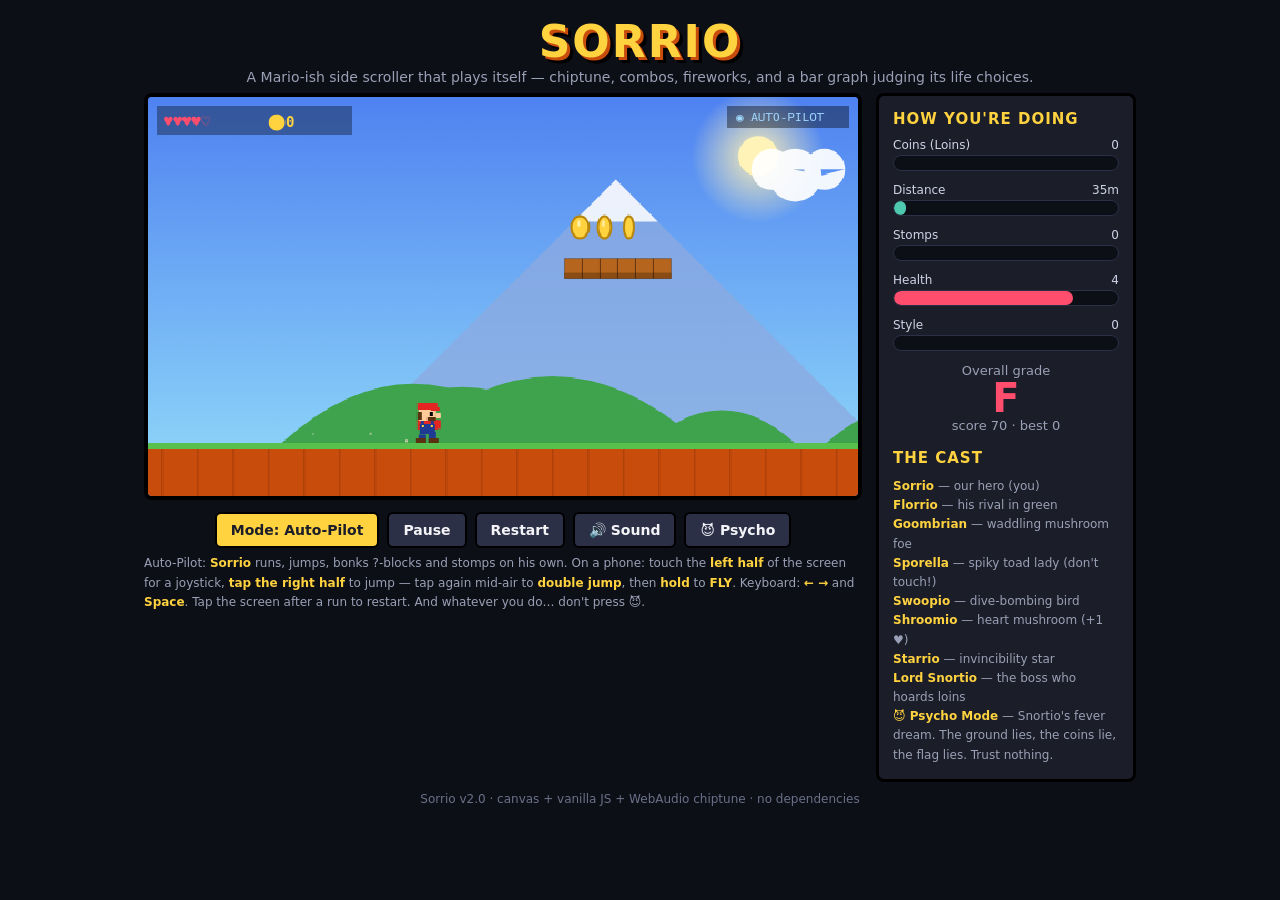
==== commit 094252c7: "Sorrio v3.0: virtual joystick, double jump + flight, and 😈 Psycho Mode Mobile - The canvas is now th" ====
--- a/Sorrio/index.html
+++ b/Sorrio/index.html
@@ -2,7 +2,8 @@
 <html lang="en">
 <head>
 <meta charset="UTF-8">
-<meta name="viewport" content="width=device-width, initial-scale=1.0">
+<meta name="viewport" content="width=device-width, initial-scale=1.0, maximum-scale=1.0, user-scalable=no">
+<meta name="mobile-web-app-capable" content="yes">
 <title>Sorrio — the self-playing side scroller</title>
 <style>
   :root {
@@ -17,6 +18,8 @@
     background: #0d0f17;
     color: var(--ink);
     font-family: "Trebuchet MS", "Segoe UI", system-ui, sans-serif;
+    overscroll-behavior: none;
+    -webkit-tap-highlight-color: transparent;
   }
   .wrap {
     max-width: 1024px;
@@ -48,7 +51,9 @@
     border-radius: 8px;
     image-rendering: pixelated;
     display: block;
-    touch-action: manipulation;
+    touch-action: none;
+    user-select: none;
+    -webkit-user-select: none;
   }
   .panel {
     background: var(--panel);
@@ -104,17 +109,22 @@
   .legend { font-size: 12px; color: #9aa0b5; line-height: 1.6; }
   .legend b { color: #ffd23f; }
   footer { text-align: center; margin-top: 10px; color: #6b7088; font-size: 12px; }
-  /* on-screen controls for touch devices */
-  .touchpad { display: none; gap: 10px; justify-content: center; margin: 4px 0 2px; }
-  .touchpad.show { display: flex; }
-  .tbtn {
-    flex: 1; max-width: 110px; padding: 16px 0;
-    font-size: 20px; background: #2c3047; color: var(--ink);
-    border: 2px solid #000; border-radius: 10px; touch-action: manipulation;
-    user-select: none; -webkit-user-select: none;
-  }
-  .tbtn.jump { background: #e52521; color: #fff; font-size: 16px; }
-  .tbtn:active { transform: translateY(2px); filter: brightness(1.2); }
+  #psychoBtn.on {
+    background: #7b1fa2; color: #fff;
+    animation: psychopulse 0.8s infinite alternate;
+  }
+  @keyframes psychopulse {
+    from { box-shadow: 0 0 4px 1px #e040fb; }
+    to   { box-shadow: 0 0 14px 4px #e040fb; }
+  }
+  /* phone-sized screens: tighter chrome, bigger game */
+  @media (max-width: 560px) {
+    .wrap { padding: 6px; }
+    h1 { font-size: 30px; }
+    .tag { font-size: 12px; }
+    button { padding: 10px 12px; font-size: 13px; }
+    footer { display: none; }
+  }
 </style>
 </head>
 <body>
@@ -132,16 +142,14 @@
         <button id="pauseBtn" class="alt">Pause</button>
         <button id="resetBtn" class="alt">Restart</button>
         <button id="muteBtn" class="alt">🔊 Sound</button>
-      </div>
-      <div class="touchpad" id="touchpad">
-        <button class="tbtn" id="t-left" aria-label="Left">◀</button>
-        <button class="tbtn" id="t-right" aria-label="Right">▶</button>
-        <button class="tbtn jump" id="t-jump" aria-label="Jump">JUMP</button>
+        <button id="psychoBtn" class="alt">😈 Psycho</button>
       </div>
       <div class="legend" id="hint">
-        Auto-Pilot: <b>Sorrio</b> runs, jumps, bonks ?-blocks and stomps on his own. Switch to Manual
-        (or just grab the touch buttons) to drive with <b>←</b> <b>→</b> and <b>Space</b>.
-        Tap the screen after a run to restart.
+        Auto-Pilot: <b>Sorrio</b> runs, jumps, bonks ?-blocks and stomps on his own.
+        On a phone: touch the <b>left half</b> of the screen for a joystick, <b>tap the right half</b>
+        to jump — tap again mid-air to <b>double jump</b>, then <b>hold</b> to <b>FLY</b>.
+        Keyboard: <b>←</b> <b>→</b> and <b>Space</b>. Tap the screen after a run to restart.
+        And whatever you do… don't press 😈.
       </div>
     </div>
 
@@ -182,7 +190,9 @@
         <b>Swoopio</b> — dive-bombing bird<br>
         <b>Shroomio</b> — heart mushroom (+1 ♥)<br>
         <b>Starrio</b> — invincibility star<br>
-        <b>Lord Snortio</b> — the boss who hoards loins
+        <b>Lord Snortio</b> — the boss who hoards loins<br>
+        <b>😈 Psycho Mode</b> — Snortio's fever dream. The ground lies,
+        the coins lie, the flag lies. Trust nothing.
       </div>
     </div>
   </div>
@@ -219,10 +229,14 @@
   const JUMP_V = -11.6;
   const TILE = 32;
   const STAR_TIME = 480;
+  const FLY_MAX = 260; // wing fuel: how long Sorrio can fly per landing
 
   // ---- state ----
   let level, player, camX, keys, mode, paused, gameOver, won, winT, tick;
   let metrics, particles, popups, shake, freezeT, bestSaved, hurtLog;
+  let psycho = false;              // 😈
+  let chaos, nextChaosAt, chaosCount;
+  const touchUI = { joyId: null, joyOx: 0, joyOy: 0, joyDx: 0, jumpId: null, jumpX: 0, jumpY: 0 };
   let best = 0;
   try { best = +localStorage.getItem("sorrio-best") || 0; } catch (e) {}
 
@@ -295,6 +309,10 @@
       bossHit(){ tone(120, 45, 0.25, "sawtooth", 0.15); },
       win()    { arp([72, 76, 79, 84, 88, 84, 88], 0.11, 0.3, "square", 0.10); },
       over()   { arp([64, 60, 55, 48], 0.18, 0.4, "triangle", 0.11); },
+      doubleJump() { arp([72, 79], 0.05, 0.12, "square", 0.10); },
+      flap()   { tone(500, 340, 0.06, "triangle", 0.05); },
+      psycho() { arp([70, 64, 70, 64, 76], 0.07, 0.16, "sawtooth", 0.08); },
+      laugh()  { arp([67, 64, 60, 55, 52], 0.09, 0.2, "square", 0.09); },
     };
 
     function tickMusic(fast) {
@@ -452,8 +470,34 @@
     const flag = { x: length - 260, y: GROUND_Y };
     const castle = { x: length - 180 };
 
+    // ---- 😈 psycho-mode treachery ----
+    const fakes = [];   // ground that crumbles underfoot
+    const trolls = [];  // invisible blocks that appear mid-jump
+    let fakeFlag = null;
+    if (psycho) {
+      // fake ground: looks identical, collapses when stood on
+      for (let i = 0; i < 10; i++) {
+        let fx, tries = 0;
+        do { fx = 900 + rand() * (length - 2000); tries++; }
+        while (inGapR(fx - 150, 60 + 300) && tries < 24);
+        if (inGapR(fx - 150, 60 + 300)) continue;
+        const fw = 40 + rand() * 30;
+        fakes.push({ x0: fx, x1: fx + fw, state: 0, t: 0 });
+      }
+      // troll blocks: materialize when you jump into their airspace
+      for (let i = 0; i < 8; i++) {
+        const tx = 900 + rand() * (length - 1800);
+        trolls.push({ x: tx, y: GROUND_Y - 120, w: 28, h: 28, revealed: false });
+      }
+      // some coins are lies
+      for (const c of coins) if (rand() < 0.12) c.mimic = true;
+      // a flag that is exactly where you'd want a flag to be. it isn't.
+      fakeFlag = { x: length * 0.52, fled: 0, gone: false, taunted: false };
+    }
+
     return { length, platforms, coins, enemies, gaps, solids, qblocks, items,
              clouds, hills, mountains, bushes, flag, castle,
+             fakes, trolls, fakeFlag,
              totalCoins: coins.length };
   }
 
@@ -464,6 +508,7 @@
       vx: 0, vy: 0, onGround: false, face: 1,
       hp: 4, invuln: 0, dead: false, deathT: 0, walkT: 0,
       starT: 0, combo: 0, squashT: 0, coyote: 0, jbuf: 0, prevJump: false,
+      airJumps: 1, flyFuel: FLY_MAX, spinT: 0, flying: false,
     };
     camX = 0;
     keys = {};
@@ -479,6 +524,9 @@
     particles = [];
     popups = [];
     shake = { t: 0, mag: 0 };
+    chaos = null;
+    nextChaosAt = 350;
+    chaosCount = 0;
   }
 
   // ================================================================== juice
@@ -540,7 +588,9 @@
   });
   window.addEventListener("keyup", (e) => { keys[e.key] = false; });
   window.addEventListener("pointerdown", () => Sound.unlock());
-  canvas.addEventListener("pointerdown", () => { if (gameOver) reset(); });
+  // mouse restart; touch restart lives in the touchstart handler (whose
+  // preventDefault suppresses the synthetic click, so no double-reset)
+  canvas.addEventListener("click", () => { if (gameOver) reset(); });
 
   // ========================================================== auto-pilot AI
   // Sorrio's brain: deterministic lookahead. Jump pits with room to spare,
@@ -553,11 +603,14 @@
   function autoPilot() {
     const px = player.x;
 
-    // airborne: commit — hold right, no second-guessing mid-flight
+    // airborne: commit — hold right; but if we're dropping into a pit,
+    // use the double jump and FLY out like a professional
     if (!player.onGround) {
       keys.ArrowRight = true;
       keys.ArrowLeft = false;
-      keys[" "] = false;
+      const cx = player.x + player.w / 2;
+      const sinking = player.vy > 1 && player.y + player.h > GROUND_Y - 60;
+      keys[" "] = sinking && inGap(cx) && player.flyFuel > 0;
       return;
     }
 
@@ -739,14 +792,17 @@
   }
 
   function playerStep() {
-    const left = keys.ArrowLeft;
-    const right = keys.ArrowRight;
+    let left = keys.ArrowLeft;
+    let right = keys.ArrowRight;
+    if (chaosIs("reverse")) { const t = left; left = right; right = t; } // 😈
     const jumpKey = keys[" "] || keys.Space || keys.ArrowUp;
+    const gravScale = chaosIs("moon") ? 0.45 : chaosIs("heavy") ? 1.6 : 1;
+    const maxSpd = chaosIs("speed") ? MAX_SPEED * 1.6 : MAX_SPEED;
 
     if (left)  { player.vx -= MOVE; player.face = -1; }
     if (right) { player.vx += MOVE; player.face = 1; }
     if (!left && !right) player.vx *= FRICTION;
-    player.vx = clamp(player.vx, -MAX_SPEED, MAX_SPEED);
+    player.vx = clamp(player.vx, -maxSpd, maxSpd);
 
     // coyote time + jump buffering for a fair, snappy feel
     if (player.onGround) player.coyote = 7; else player.coyote--;
@@ -754,16 +810,48 @@
     else player.jbuf = Math.max(0, player.jbuf - 1);
     player.prevJump = jumpKey;
 
-    if (player.jbuf > 0 && player.coyote > 0) {
-      player.vy = JUMP_V;
-      player.jbuf = 0; player.coyote = 0;
-      player.onGround = false;
-      metrics.style += 1;
-      Sound.sfx.jump();
-      dust(player.x + player.w / 2, player.y + player.h, 4);
+    if (player.jbuf > 0) {
+      if (player.coyote > 0) {
+        // ground jump
+        player.vy = JUMP_V;
+        player.jbuf = 0; player.coyote = 0;
+        player.onGround = false;
+        metrics.style += 1;
+        Sound.sfx.jump();
+        dust(player.x + player.w / 2, player.y + player.h, 4);
+      } else if (player.airJumps > 0) {
+        // double jump: a mid-air somersault that unlocks the wings
+        player.airJumps--;
+        player.vy = JUMP_V * 0.9;
+        player.jbuf = 0;
+        player.spinT = 16;
+        metrics.style += 3;
+        Sound.sfx.doubleJump();
+        burst(player.x + player.w / 2, player.y + player.h, 8,
+              ["#fff", "#a0d8ff", "#ffd23f"], 2.5, 0.08, 20, 2);
+      }
     }
     // variable jump height (manual only — the AI taps once)
     if (mode === "manual" && !jumpKey && player.vy < -2) player.vy *= 0.86;
+
+    // FLIGHT: once the double jump is spent, holding jump beats his wings.
+    // Lift only ever ADDS — it never claws back the somersault's launch speed.
+    player.flying = false;
+    if (!player.onGround && player.airJumps === 0 && jumpKey && player.flyFuel > 0) {
+      if (player.vy > -4.2) {
+        player.vy = Math.max(-4.2, player.vy - (GRAVITY * gravScale + 0.55));
+      }
+      player.flyFuel--;
+      player.flying = true;
+      if ((tick & 3) === 0) {
+        particles.push({
+          x: player.x + (player.face > 0 ? 0 : player.w), y: player.y + 20,
+          vx: -player.face * (1 + Math.random()), vy: 0.5 + Math.random(),
+          life: 16, maxLife: 16, size: 2, grav: 0.02, color: "#e8f4ff",
+        });
+      }
+      if ((tick % 9) === 0) Sound.sfx.flap();
+    }
 
     // --- horizontal move + solid resolution ---
     player.x += player.vx;
@@ -775,11 +863,26 @@
     }
 
     // --- vertical move + resolution ---
-    player.vy += GRAVITY;
+    player.vy += GRAVITY * gravScale;
     const prevVy = player.vy;
     player.y += player.vy;
     const wasGround = player.onGround;
     player.onGround = false;
+
+    // 😈 troll blocks: pop into existence right where your head is going
+    if (psycho && player.vy < 0) {
+      for (const t of level.trolls) {
+        if (t.revealed) continue;
+        if (player.x + player.w > t.x && player.x < t.x + t.w &&
+            player.y > t.y && player.y - (t.y + t.h) < 44) {
+          t.revealed = true;
+          level.qblocks.push({ x: t.x, y: t.y, w: t.w, h: t.h, used: true, bounceT: 8 });
+          popup(t.x + t.w / 2, t.y - 8, "😈 SURPRISE!", "#e040fb", 14);
+          addShake(3, 6);
+          Sound.sfx.bonk();
+        }
+      }
+    }
 
     for (const s of allSolids()) {
       if (!rectsOverlap(player, s)) continue;
@@ -837,10 +940,31 @@
     // bounds
     if (player.x < 0) { player.x = 0; player.vx = 0; }
     if (player.x + player.w > level.length) player.x = level.length - player.w;
+    if (player.y < -50) { player.y = -50; if (player.vy < 0) player.vy = 0; } // sky ceiling
 
     if (Math.abs(player.vx) > 0.4 && player.onGround) {
       player.walkT += 0.3;
       if ((tick & 7) === 0) dust(player.x + (player.face > 0 ? 0 : player.w), player.y + player.h, 1);
+    }
+
+    // wings recover on solid ground; the somersault re-arms
+    if (player.onGround) {
+      player.airJumps = 1;
+      player.flyFuel = Math.min(FLY_MAX, player.flyFuel + 5);
+    }
+    if (player.spinT > 0) player.spinT--;
+
+    // 😈 fake ground crumbles underfoot
+    if (psycho && player.onGround && player.y + player.h >= GROUND_Y - 1) {
+      const cx2 = player.x + player.w / 2;
+      for (const f of level.fakes) {
+        if (f.state === 0 && cx2 > f.x0 && cx2 < f.x1) {
+          f.state = 1; f.t = 12;
+          addShake(4, 8);
+          Sound.sfx.bonk();
+          popup(cx2, GROUND_Y - 16, "?!", "#e040fb", 13);
+        }
+      }
     }
 
     if (player.invuln > 0) player.invuln--;
@@ -985,6 +1109,20 @@
         continue;
       }
 
+      if (en.fallingIn) {
+        // dropped from the sky (😈 rain / mimic coins): fall until landing
+        en.vy = (en.vy || 0) + GRAVITY;
+        en.y += en.vy;
+        if (en.y + en.h >= GROUND_Y && !inGap(en.x + en.w / 2)) {
+          en.y = GROUND_Y - en.h;
+          en.fallingIn = false;
+          dust(en.x + en.w / 2, en.y + en.h, 4);
+        }
+        if (en.y > H + 80) en.alive = false;
+        handleEnemyContact(en);
+        continue;
+      }
+
       // patrol walkers
       en.x += en.vx;
       if (en.x < en.baseX - en.range) en.vx = Math.abs(en.vx);
@@ -1098,10 +1236,19 @@
       const cb = { x: c.x - 8, y: c.y - 8, w: 16, h: 16 };
       if (rectsOverlap(player, cb)) {
         c.taken = true;
-        metrics.coins++;
-        metrics.style += 1;
-        burst(c.x, c.y, 5, ["#ffd23f", "#fff2b0"], 2, 0.1, 16, 2);
-        Sound.sfx.coin();
+        if (c.mimic) {
+          // 😈 that coin was a lie
+          popup(c.x, c.y - 14, "GOTCHA! 😈", "#e040fb", 15);
+          burst(c.x, c.y, 12, ["#e040fb", "#7b1fa2", "#000"], 3, 0.12, 24, 3);
+          spawnFallingGoombrian(c.x);
+          addShake(3, 6);
+          Sound.sfx.laugh();
+        } else {
+          metrics.coins++;
+          metrics.style += 1;
+          burst(c.x, c.y, 5, ["#ffd23f", "#fff2b0"], 2, 0.1, 16, 2);
+          Sound.sfx.coin();
+        }
       }
     }
   }
@@ -1131,6 +1278,99 @@
     const target = player.x - W * 0.38 + player.vx * 8;
     camX += (target - camX) * 0.12;
     camX = clamp(camX, 0, level.length - W);
+  }
+
+  // ============================================================ 😈 chaos
+  const chaosIs = (type) => chaos && chaos.type === type && tick < chaos.until;
+
+  function addGap(a, b) {
+    let i = 0;
+    while (i < level.gaps.length && level.gaps[i][0] < a) i++;
+    level.gaps.splice(i, 0, [a, b]); // keep gaps sorted: the AI relies on it
+  }
+
+  function spawnFallingGoombrian(x) {
+    level.enemies.push({
+      x: x - 13, y: -40, w: 26, h: 28,
+      vx: -(0.6 + Math.random() * 0.7), kind: "goombrian",
+      alive: true, squashT: 0, spiky: false,
+      baseX: x, range: 80, fallingIn: true, vy: 0,
+    });
+  }
+
+  const CHAOS_EVENTS = [
+    { type: "reverse",   dur: 220, text: "😈 CONTROLS REVERSED" },
+    { type: "moon",      dur: 300, text: "😈 MOON GRAVITY" },
+    { type: "heavy",     dur: 240, text: "😈 HEAVY BONES" },
+    { type: "rain",      dur: 150, text: "😈 GOOMBRIAN RAIN" },
+    { type: "disco",     dur: 340, text: "😈 DISCO FEVER" },
+    { type: "mirror",    dur: 240, text: "😈 MIRROR WORLD" },
+    { type: "fakeclear", dur: 150, text: "" },
+    { type: "speed",     dur: 300, text: "😈 SPEED DEMON" },
+    { type: "ambush",    dur: 1,   text: "😈 PIPE AMBUSH" },
+  ];
+
+  function fireChaos() {
+    const ev = CHAOS_EVENTS[(Math.random() * CHAOS_EVENTS.length) | 0];
+    chaos = { type: ev.type, until: tick + ev.dur, spawnT: 0 };
+    chaosCount++;
+    if (ev.text) popup(player.x + player.w / 2, player.y - 46, ev.text, "#e040fb", 17);
+    if (ev.type === "fakeclear") Sound.sfx.win(); else Sound.sfx.psycho();
+    if (ev.type === "ambush") {
+      const pipe = level.solids.find((s) => s.x > player.x && s.x < player.x + 700);
+      if (pipe) {
+        level.enemies.push({
+          x: pipe.x + 13, y: pipe.y - 28, w: 26, h: 28,
+          vx: -0.8, kind: "sporella", alive: true, squashT: 0, spiky: true,
+          baseX: pipe.x + 13, range: 90,
+        });
+        popup(pipe.x + 26, pipe.y - 16, "😈", "#e040fb", 18);
+      } else {
+        chaos = { type: "rain", until: tick + 150, spawnT: 0 };
+      }
+    }
+  }
+
+  function updateChaos() {
+    if (!psycho || won || gameOver || player.dead) return;
+
+    // crumbling fake ground
+    for (const f of level.fakes) {
+      if (f.state === 1 && --f.t <= 0) {
+        f.state = 2;
+        addGap(f.x0, f.x1);
+        burst((f.x0 + f.x1) / 2, GROUND_Y + 10, 14, ["#c84c0c", "#8a4b14", "#58c04c"], 3, 0.2, 26, 3);
+        addShake(5, 8);
+        popup((f.x0 + f.x1) / 2, GROUND_Y - 24, "😈 BYE!", "#e040fb", 14);
+      }
+    }
+
+    // the fake flag flees when approached
+    const ff = level.fakeFlag;
+    if (ff && !ff.gone && player.x > ff.x - 150) {
+      if (!ff.taunted) {
+        ff.taunted = true;
+        popup(ff.x, GROUND_Y - 150, "😈 NOT TODAY!", "#e040fb", 16);
+        Sound.sfx.laugh();
+      }
+      ff.x += 7;
+      ff.fled += 7;
+      if (ff.fled > 560) ff.gone = true;
+    }
+
+    // the director
+    if (tick >= nextChaosAt) {
+      fireChaos();
+      nextChaosAt = tick + 300 + Math.random() * 380;
+    }
+    if (chaos && chaosIs("rain")) {
+      if (--chaos.spawnT <= 0 && (chaos.spawned || 0) < 7) {
+        chaos.spawnT = 18;
+        chaos.spawned = (chaos.spawned || 0) + 1;
+        spawnFallingGoombrian(camX + 180 + Math.random() * 400);
+      }
+    }
+    if (chaos && tick >= chaos.until) chaos = null;
   }
 
   // ---------------------------------------------------------------- update
@@ -1170,6 +1410,7 @@
 
     if (mode === "auto") autoPilot();
     playerStep();
+    updateChaos();
     updateEnemies();
     updateItems();
     updateCoins();
@@ -1284,6 +1525,23 @@
     ctx.lineWidth = 1;
     for (let sx = -(camX % 32); sx <= W; sx += 32) {
       ctx.beginPath(); ctx.moveTo(sx, GROUND_Y + 6); ctx.lineTo(sx, H); ctx.stroke();
+    }
+
+    // 😈 crumbling fake ground shudders and cracks
+    for (const f of level.fakes) {
+      if (f.state !== 1) continue;
+      const x0 = s2(f.x0), x1 = s2(f.x1);
+      if (x1 < 0 || x0 > W) continue;
+      const j = (Math.random() - 0.5) * 3;
+      ctx.strokeStyle = "#3a1a05";
+      ctx.lineWidth = 2;
+      for (let cx = x0 + 4; cx < x1; cx += 9) {
+        ctx.beginPath();
+        ctx.moveTo(cx + j, GROUND_Y);
+        ctx.lineTo(cx - 3 + j, GROUND_Y + 14);
+        ctx.lineTo(cx + 3 + j, GROUND_Y + 26);
+        ctx.stroke();
+      }
     }
 
     // bushes sit on the grass line
@@ -1647,6 +1905,34 @@
       return;
     }
 
+    // wings appear once the double jump is spent, until he lands
+    if (!player.onGround && player.airJumps === 0) {
+      const flap = player.flying ? Math.sin(tick * 0.9) * 10 : 4;
+      const bx = player.face > 0 ? px + 2 : px + player.w - 2;
+      ctx.fillStyle = "rgba(240,248,255,0.92)";
+      ctx.beginPath();
+      ctx.moveTo(bx, player.y + 14);
+      ctx.lineTo(bx - player.face * 17, player.y + 2 - flap);
+      ctx.lineTo(bx - player.face * 9, player.y + 20);
+      ctx.fill();
+      ctx.beginPath();
+      ctx.moveTo(bx, player.y + 17);
+      ctx.lineTo(bx - player.face * 21, player.y + 13 - flap * 0.6);
+      ctx.lineTo(bx - player.face * 11, player.y + 25);
+      ctx.fill();
+    }
+
+    // double-jump somersault
+    if (player.spinT > 0) {
+      ctx.save();
+      ctx.translate(px + player.w / 2, player.y + player.h / 2);
+      ctx.rotate(((16 - player.spinT) / 16) * Math.PI * 2 * player.face);
+      drawDude(-player.w / 2, -player.h / 2, player.w, player.h,
+               { ...o, onGround: false, squashT: 0 });
+      ctx.restore();
+      return;
+    }
+
     drawDude(px, player.y, player.w, player.h, o);
   }
 
@@ -1664,6 +1950,37 @@
       ctx.lineTo(x + 40 + wave, GROUND_Y - 126);
       ctx.lineTo(x + 5, GROUND_Y - 114);
       ctx.fill();
+    }
+
+    // 😈 the fake flag: indistinguishable until it runs away from you
+    const ff = level.fakeFlag;
+    if (ff && !ff.gone) {
+      const fx = s2(ff.x);
+      if (fx > -50 && fx < W + 50) {
+        const lean = ff.fled > 0 ? 0.25 : 0;
+        ctx.save();
+        ctx.translate(fx, GROUND_Y);
+        ctx.rotate(lean);
+        ctx.fillStyle = "#444";
+        ctx.fillRect(0, -140, 5, 140);
+        ctx.fillStyle = "#ddd";
+        ctx.beginPath(); ctx.arc(2, -142, 5, 0, 7); ctx.fill();
+        const wob = Math.sin(tick * (ff.fled > 0 ? 0.5 : 0.1)) * 4;
+        ctx.fillStyle = "#2fbf4f";
+        ctx.beginPath();
+        ctx.moveTo(5, -138);
+        ctx.lineTo(40 + wob, -126);
+        ctx.lineTo(5, -114);
+        ctx.fill();
+        if (ff.fled > 0) {
+          // little legs. flags shouldn't have legs.
+          ctx.fillStyle = "#444";
+          const step = Math.sin(tick * 0.6) * 5;
+          ctx.fillRect(-2 + step, -4, 4, 6);
+          ctx.fillRect(3 - step, -4, 4, 6);
+        }
+        ctx.restore();
+      }
     }
     drawCastle();
   }
@@ -1744,6 +2061,18 @@
       ctx.fillRect(W / 2 - 60, 40, w, 6);
     }
 
+    // wing fuel: shown whenever the wings are out or recovering
+    if (player.flyFuel < FLY_MAX || (!player.onGround && player.airJumps === 0)) {
+      const w = (player.flyFuel / FLY_MAX) * 120;
+      ctx.fillStyle = "rgba(0,0,0,0.4)";
+      ctx.fillRect(W / 2 - 64, 52, 128, 12);
+      ctx.fillStyle = player.flying ? "#fff" : "#a0d8ff";
+      ctx.fillRect(W / 2 - 60, 55, w, 6);
+      ctx.fillStyle = "#a0d8ff";
+      ctx.font = "9px monospace";
+      ctx.fillText("WINGS", W / 2 - 60, 51);
+    }
+
     if (mode === "auto") {
       ctx.fillStyle = "rgba(0,0,0,0.4)";
       ctx.fillRect(W - 118, 8, 110, 20);
@@ -1751,6 +2080,48 @@
       ctx.font = "11px monospace";
       ctx.fillText("◉ AUTO-PILOT", W - 110, 22);
     }
+
+    if (psycho) {
+      ctx.fillStyle = "rgba(0,0,0,0.4)";
+      ctx.fillRect(W - 118, mode === "auto" ? 32 : 8, 110, 20);
+      ctx.fillStyle = `hsl(${290 + Math.sin(tick * 0.15) * 20} 90% ${60 + Math.sin(tick * 0.3) * 12}%)`;
+      ctx.font = "bold 11px monospace";
+      ctx.fillText("😈 PSYCHO", W - 106, mode === "auto" ? 46 : 22);
+    }
+  }
+
+  function drawTouchUI() {
+    if (touchUI.joyId !== null) {
+      ctx.strokeStyle = "rgba(255,255,255,0.5)";
+      ctx.lineWidth = 3;
+      ctx.beginPath(); ctx.arc(touchUI.joyOx, touchUI.joyOy, 34, 0, 7); ctx.stroke();
+      const kx = touchUI.joyOx + clamp(touchUI.joyDx, -30, 30);
+      ctx.fillStyle = "rgba(255,255,255,0.55)";
+      ctx.beginPath(); ctx.arc(kx, touchUI.joyOy, 16, 0, 7); ctx.fill();
+    }
+    if (touchUI.jumpId !== null) {
+      ctx.fillStyle = player.flying ? "rgba(160,216,255,0.5)" : "rgba(229,37,33,0.45)";
+      ctx.beginPath(); ctx.arc(touchUI.jumpX, touchUI.jumpY, 26, 0, 7); ctx.fill();
+    }
+  }
+
+  function drawFakeClear() {
+    if (!chaosIs("fakeclear")) return;
+    const remain = chaos.until - tick;
+    ctx.fillStyle = "rgba(0,0,0,0.55)";
+    ctx.fillRect(0, 0, W, H);
+    ctx.textAlign = "center";
+    if (remain > 60) {
+      ctx.fillStyle = "#ffd23f";
+      ctx.font = "bold 40px 'Trebuchet MS', sans-serif";
+      ctx.fillText("STAGE CLEAR!", W / 2, H / 2 - 10);
+    } else {
+      if (!chaos.laughed) { chaos.laughed = true; Sound.sfx.laugh(); addShake(5, 8); }
+      ctx.fillStyle = "#e040fb";
+      ctx.font = "bold 38px 'Trebuchet MS', sans-serif";
+      ctx.fillText("JUST KIDDING 😈", W / 2, H / 2 - 10);
+    }
+    ctx.textAlign = "left";
   }
 
   function drawBanner() {
@@ -1773,6 +2144,13 @@
   }
 
   function render() {
+    // 😈 whole-screen chaos: disco hue spin, mirrored world
+    let filter = "";
+    if (chaosIs("disco")) filter = `hue-rotate(${(tick * 6) % 360}deg) saturate(1.7)`;
+    if (canvas.style.filter !== filter) canvas.style.filter = filter;
+    const flip = chaosIs("mirror") ? "scaleX(-1)" : "";
+    if (canvas.style.transform !== flip) canvas.style.transform = flip;
+
     ctx.save();
     if (shake.t > 0) {
       shake.t--;
@@ -1792,6 +2170,8 @@
     drawParticles();
     ctx.restore();
     drawHud();
+    drawTouchUI();
+    drawFakeClear();
     drawBanner();
   }
 
@@ -1876,41 +2256,95 @@
     Sound.unlock();
     muteBtn.textContent = Sound.toggleMute() ? "🔇 Muted" : "🔊 Sound";
   });
-
-  // --------------------------------------------------- touch / on-screen pad
-  const touchpad = document.getElementById("touchpad");
-  const isTouch = window.matchMedia("(pointer: coarse)").matches ||
-                  ("ontouchstart" in window);
-  if (isTouch) touchpad.classList.add("show");
-
+  const psychoBtn = document.getElementById("psychoBtn");
+  psychoBtn.addEventListener("click", () => {
+    Sound.unlock();
+    psycho = !psycho;
+    psychoBtn.classList.toggle("on", psycho);
+    psychoBtn.textContent = psycho ? "😈 PSYCHO ON" : "😈 Psycho";
+    reset();
+    pauseBtn.textContent = "Pause";
+    if (psycho) {
+      Sound.sfx.psycho();
+      hint.innerHTML = "😈 <b>PSYCHO MODE</b>: the ground lies, coins bite, blocks appear out of thin air, the flag has legs, gravity has moods, and your controls may betray you. You were warned.";
+    }
+  });
+
+  // ------------------------------------------- touch: virtual joystick + jump
+  // Left half of the screen: a joystick appears wherever your thumb lands.
+  // Right half: tap = jump, tap again mid-air = double jump, hold = FLY.
   function setManual() {
     if (mode !== "manual") {
       mode = "manual";
       modeBtn.textContent = "Mode: Manual";
-      hint.innerHTML = 'Manual: drive <b>Sorrio</b> with the on-screen buttons. Stomp <b>Goombrian</b> &amp; <b>Swoopio</b>, dodge spiky <b>Sporella</b>, bonk ?-blocks, and hit <b>Lord Snortio</b> 3×.';
-    }
-  }
-
-  function bindHold(id, key) {
-    const el = document.getElementById(id);
-    const down = (e) => { e.preventDefault(); Sound.unlock(); setManual(); keys[key] = true; };
-    const up   = (e) => { e.preventDefault(); keys[key] = false; };
-    el.addEventListener("touchstart", down, { passive: false });
-    el.addEventListener("touchend", up);
-    el.addEventListener("touchcancel", up);
-    el.addEventListener("mousedown", down);
-    el.addEventListener("mouseup", up);
-    el.addEventListener("mouseleave", up);
-  }
-  bindHold("t-left", "ArrowLeft");
-  bindHold("t-right", "ArrowRight");
-  bindHold("t-jump", " ");
+      hint.innerHTML = 'Manual: <b>left thumb</b> drives the joystick, <b>right thumb</b> taps to jump / double-jump and <b>holds to fly</b> (watch the WINGS meter). Keyboard: <b>←</b> <b>→</b> <b>Space</b>.';
+    }
+  }
+
+  function toCanvas(t) {
+    const r = canvas.getBoundingClientRect();
+    const sx = r.width > 0 ? W / r.width : 1;
+    const sy = r.height > 0 ? H / r.height : 1;
+    return { x: (t.clientX - r.left) * sx, y: (t.clientY - r.top) * sy };
+  }
+
+  canvas.addEventListener("touchstart", (e) => {
+    e.preventDefault();
+    Sound.unlock();
+    if (gameOver) { reset(); return; }
+    setManual();
+    for (const t of Array.from(e.changedTouches)) {
+      const p = toCanvas(t);
+      if (p.x < W / 2) {
+        if (touchUI.joyId === null) {
+          touchUI.joyId = t.identifier;
+          touchUI.joyOx = p.x; touchUI.joyOy = p.y;
+          touchUI.joyDx = 0;
+        }
+      } else if (touchUI.jumpId === null) {
+        touchUI.jumpId = t.identifier;
+        touchUI.jumpX = p.x; touchUI.jumpY = p.y;
+        keys[" "] = true;
+      }
+    }
+  }, { passive: false });
+
+  canvas.addEventListener("touchmove", (e) => {
+    e.preventDefault();
+    for (const t of Array.from(e.changedTouches)) {
+      if (t.identifier === touchUI.joyId) {
+        touchUI.joyDx = toCanvas(t).x - touchUI.joyOx;
+        keys.ArrowRight = touchUI.joyDx > 8;
+        keys.ArrowLeft = touchUI.joyDx < -8;
+      }
+    }
+  }, { passive: false });
+
+  function onTouchEnd(e) {
+    e.preventDefault();
+    for (const t of Array.from(e.changedTouches)) {
+      if (t.identifier === touchUI.joyId) {
+        touchUI.joyId = null;
+        touchUI.joyDx = 0;
+        keys.ArrowLeft = keys.ArrowRight = false;
+      }
+      if (t.identifier === touchUI.jumpId) {
+        touchUI.jumpId = null;
+        keys[" "] = false;
+      }
+    }
+  }
+  canvas.addEventListener("touchend", onTouchEnd, { passive: false });
+  canvas.addEventListener("touchcancel", onTouchEnd, { passive: false });
 
   // debug/testing hook
   window.__sorrio = () => ({
-    x: player.x, y: player.y, vx: player.vx, onGround: player.onGround,
+    x: player.x, y: player.y, vx: player.vx, vy: player.vy, onGround: player.onGround,
     hp: player.hp, coins: metrics.coins, score: metrics.score,
     dist: metrics.dist, dead: player.dead, won, gameOver, hurtLog,
+    mode, psycho, chaosCount, chaosType: chaos ? chaos.type : null,
+    airJumps: player.airJumps, flyFuel: player.flyFuel, flying: player.flying,
+    keys: { left: !!keys.ArrowLeft, right: !!keys.ArrowRight, jump: !!keys[" "] },
   });
 
   // ------------------------------------------------------------------ boot
